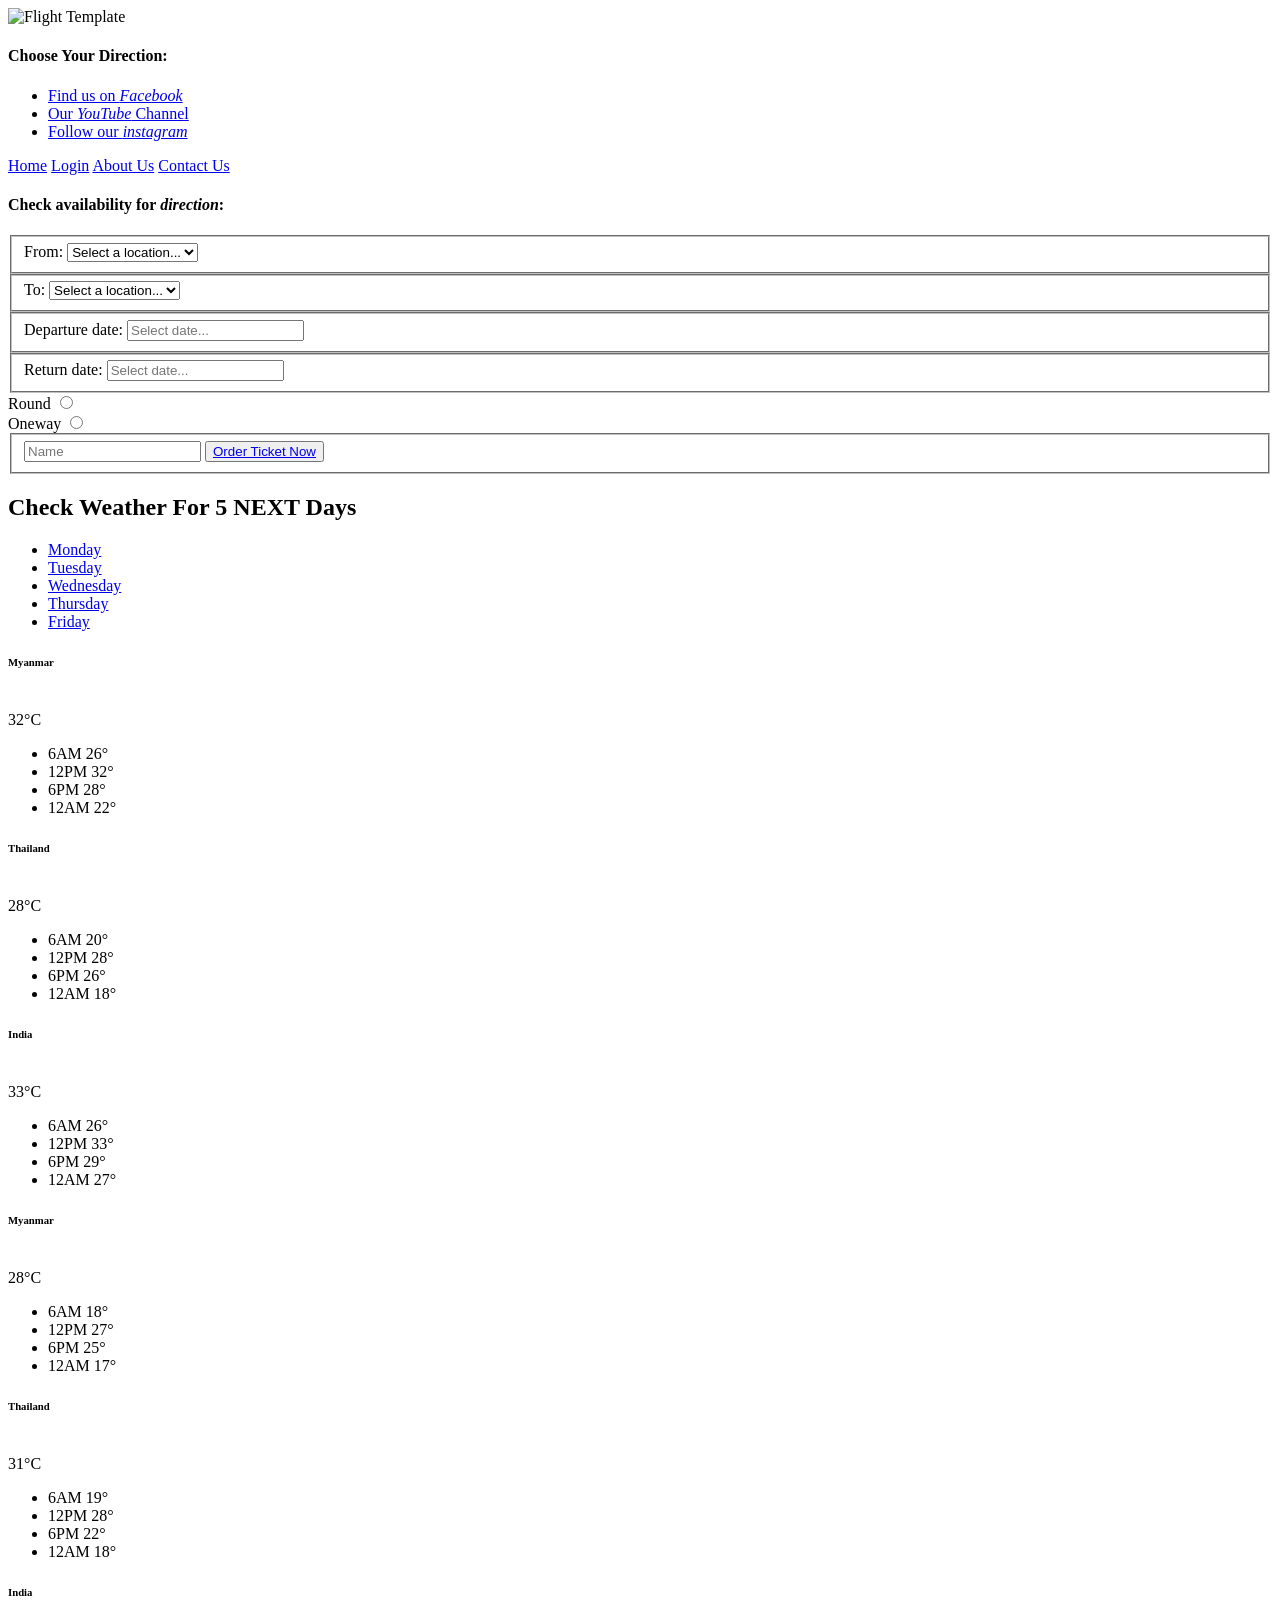
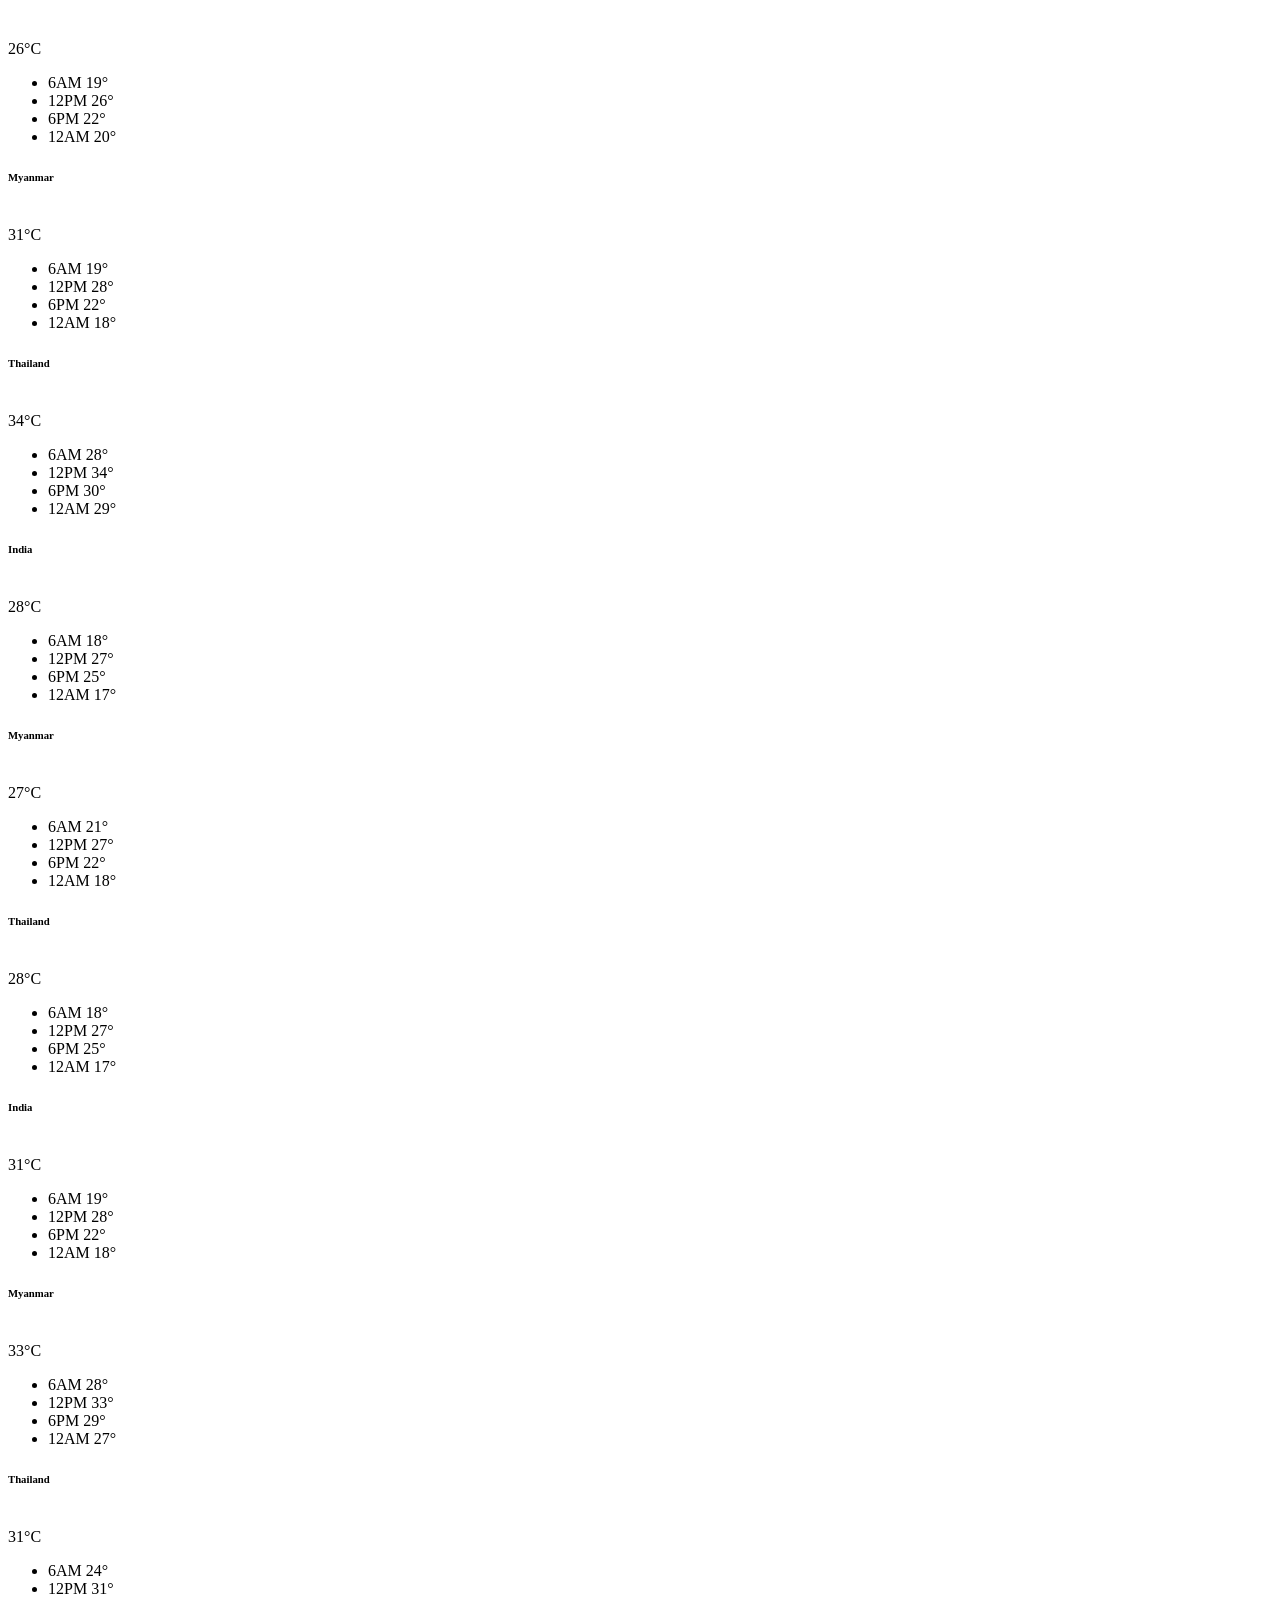
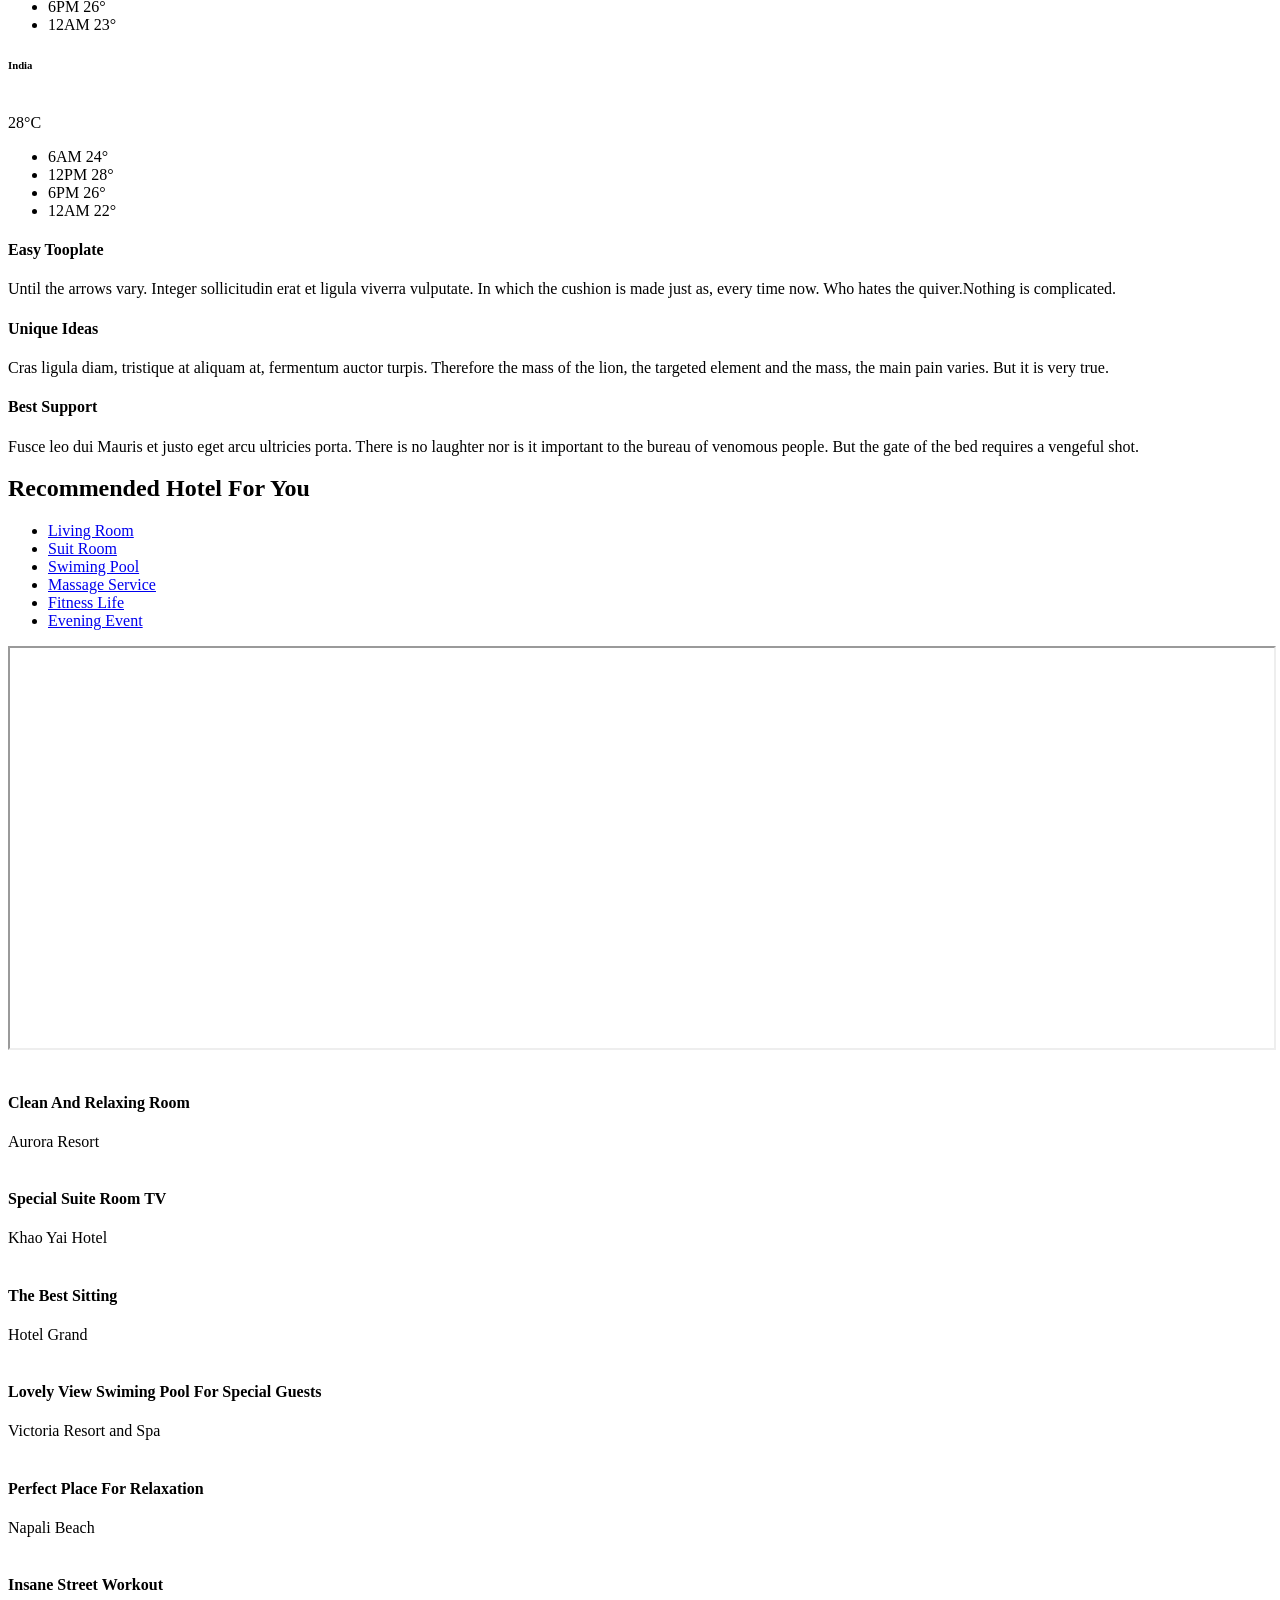
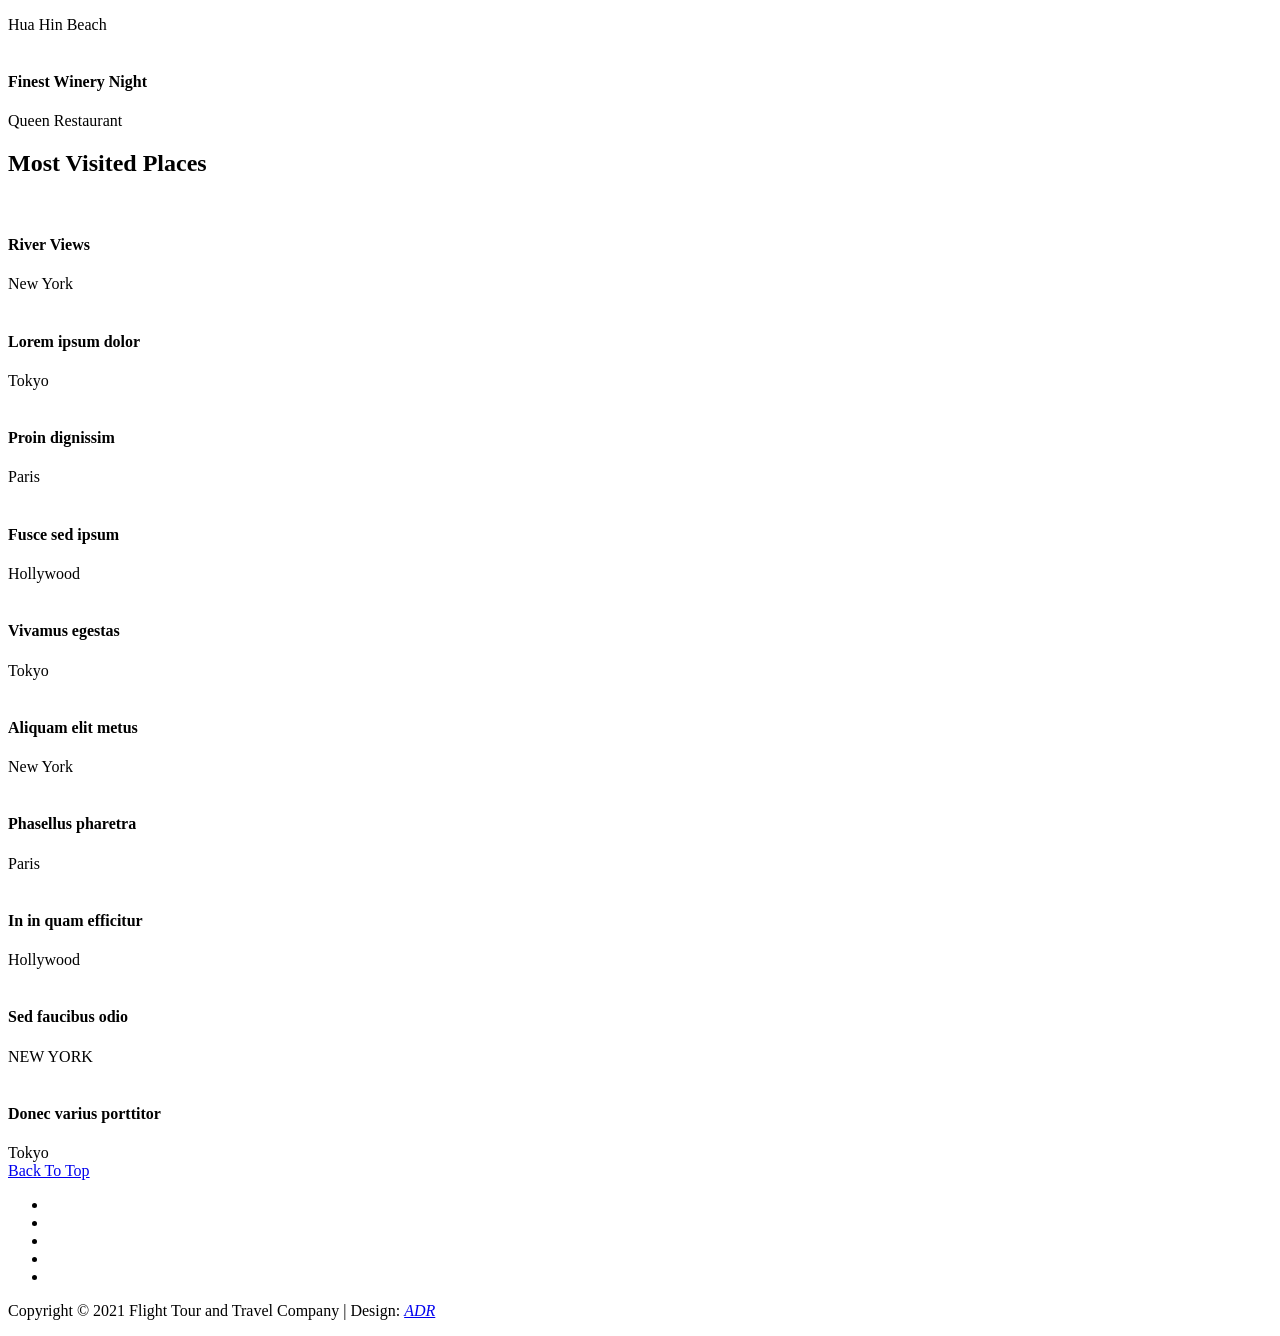
==== flight.html @ 47c82840 "first commit" ====
<!DOCTYPE html>
<html>

<head>
    <meta charset="utf-8">
    <meta http-equiv="X-UA-Compatible" content="IE=edge,chrome=1">
    <!--

Template 2093 Flight

http://www.tooplate.com/view/2093-flight

-->
    <title>Flight - Travel and Tour</title>

    <meta name="description" content="">
    <meta name="viewport" content="width=device-width, initial-scale=1">
    <link rel="apple-touch-icon" href="apple-touch-icon.png">

    <link rel="stylesheet" href="css/bootstrap.min.css">
    <link rel="stylesheet" href="css/bootstrap-theme.min.css">
    <link rel="stylesheet" href="css/fontAwesome.css">
    <link rel="stylesheet" href="css/hero-slider.css">
    <link rel="stylesheet" href="css/owl-carousel.css">
    <link rel="stylesheet" href="css/datepicker.css">
    <link rel="stylesheet" href="css/tooplate-style.css">

    <link href="https://fonts.googleapis.com/css?family=Open+Sans:300,400,600,700,800" rel="stylesheet">

    <script src="js/vendor/modernizr-2.8.3-respond-1.4.2.min.js"></script>
</head>

<body>


    <section class="banner" id="top">
        <div class="container">
            <div class="row">
                <div class="col-md-5">
                    <div class="left-side">
                        <div class="logo">
                            <img src="img/logo.png" alt="Flight Template">
                        </div>
                        <div class="tabs-content">
                            <h4>Choose Your Direction:</h4>
                            <ul class="social-links">
                                <li><a href="http://facebook.com">Find us on <em>Facebook</em><i class="fa fa-facebook"></i></a></li>
                                <li><a href="http://youtube.com">Our <em>YouTube</em> Channel<i class="fa fa-youtube"></i></a></li>
                                <li><a href="http://instagram.com">Follow our <em>instagram</em><i class="fa fa-instagram"></i></a></li>
                            </ul>
                        </div>
                        <div class="page-direction-button">
                            <a href="index.html">Home</a>
                            <a href="Login.html">Login</a>
                            <a href="about.html">About Us</a>
                            <a href="contact.html">Contact Us</a>



                        </div>
                    </div>
                </div>
                <div class="col-md-5 col-md-offset-1">
                    <section id="first-tab-group" class="tabgroup">
                        <div id="tab1">
                            <div class="submit-form">
                                <h4>Check availability for <em>direction</em>:</h4>
                                <form id="form-submit" action="" method="get">
                                    <div class="row">

                                        <div class="col-md-6">
                                            <fieldset>

                                                <label for="from">From:</label>
                                                <select required name='from' onchange='this.form.()'>
                                                    <option value="">Select a location...</option>
                                                    <option value="Cambodia">Cambodia</option>
                                                    <option value="Hong Kong">Hong Kong</option>
                                                    <option value="India">India</option>
                                                    <option value="Japan">Japan</option>
                                                    <option value="Korea">Korea</option>
                                                    <option value="Laos">Laos</option>
                                                    <option value="Myanmar">Myanmar</option>
                                                    <option value="Singapore">Singapore</option>
                                                    <option value="Thailand">Thailand</option>
                                                    <option value="Vietnam">Vietnam</option>
                                                </select>
                                            </fieldset>
                                        </div>
                                        <div class="col-md-6">
                                            <fieldset>
                                                <label for="to">To:</label>
                                                <select required name='to' onchange='this.form.()'>
                                                    <option value="">Select a location...</option>
                                                    <option value="Cambodia">Cambodia</option>
                                                    <option value="Hong Kong">Hong Kong</option>
                                                    <option value="India">India</option>
                                                    <option value="Japan">Japan</option>
                                                    <option value="Korea">Korea</option>
                                                    <option value="Laos">Laos</option>
                                                    <option value="Myanmar">Myanmar</option>
                                                    <option value="Singapore">Singapore</option>
                                                    <option value="Thailand">Thailand</option>
                                                    <option value="Vietnam">Vietnam</option>
                                                </select>
                                            </fieldset>
                                        </div>
                                        <div class="col-md-6">
                                            <fieldset>
                                                <label for="departure">Departure date:</label>
                                                <input name="deparure" type="text" class="form-control date" id="deparure" placeholder="Select date..." required="" onchange='this.form.()'>
                                            </fieldset>
                                        </div>
                                        <div class="col-md-6">
                                            <fieldset>
                                                <label for="return">Return date:</label>
                                                <input name="return" type="text" class="form-control date" id="return" placeholder="Select date..." required="" onchange='this.form.()'>
                                            </fieldset>
                                        </div>
                                        <div class="col-md-6">
                                            <div class="radio-select">
                                                <div class="row">
                                                    <div class="col-md-6 col-sm-6 col-xs-6">
                                                        <label for="round">Round</label>
                                                        <input type="radio" name="trip" id="round" value="round" required="required" onchange='this.form.()'>
                                                    </div>
                                                    <div class="col-md-6 col-sm-6 col-xs-6">
                                                        <label for="oneway">Oneway</label>
                                                        <input type="radio" name="trip" id="oneway" value="one-way" required="required" onchange='this.form.()'>
                                                    </div>
                                                </div>
                                            </div>
                                        </div>
                                        <div class="col-md-6">
                                            <fieldset>
                                                <input type="text" placeholder="Name">
                                                <button><a href="img/john.png"class="btn">Order Ticket Now</a></button>

                                            </fieldset>
                                        </div>
                                    </div>
                                </form>
                            </div>
                        </div>
                    </section>
                </div>
            </div>
        </div>
    </section>



    <div class="tabs-content" id="weather">
        <div class="container">
            <div class="row">
                <div class="col-md-12">
                    <div class="section-heading">
                        <h2>Check Weather For 5 NEXT Days</h2>
                    </div>
                </div>
                <div class="wrapper">
                    <div class="col-md-12">
                        <div class="weather-content">
                            <div class="row">
                                <div class="col-md-12">
                                    <ul class="tabs clearfix" data-tabgroup="second-tab-group">
                                        <li><a href="#monday" class="active">Monday</a></li>
                                        <li><a href="#tuesday">Tuesday</a></li>
                                        <li><a href="#wednesday">Wednesday</a></li>
                                        <li><a href="#thursday">Thursday</a></li>
                                        <li><a href="#friday">Friday</a></li>
                                    </ul>
                                </div>
                                <div class="col-md-12">
                                    <section id="second-tab-group" class="weathergroup">
                                        <div id="monday">
                                            <div class="row">
                                                <div class="col-md-4">
                                                    <div class="weather-item">
                                                        <h6>Myanmar</h6>
                                                        <div class="weather-icon">
                                                            <img src="img/weather-icon-03.png" alt="">
                                                        </div>
                                                        <span>32&deg;C</span>
                                                        <ul class="time-weather">
                                                            <li>6AM <span>26&deg;</span></li>
                                                            <li>12PM <span>32&deg;</span></li>
                                                            <li>6PM <span>28&deg;</span></li>
                                                            <li>12AM <span>22&deg;</span></li>
                                                        </ul>
                                                    </div>
                                                </div>
                                                <div class="col-md-4">
                                                    <div class="weather-item">
                                                        <h6>Thailand</h6>
                                                        <div class="weather-icon">
                                                            <img src="img/weather-icon-02.png" alt="">
                                                        </div>
                                                        <span>28&deg;C</span>
                                                        <ul class="time-weather">
                                                            <li>6AM <span>20&deg;</span></li>
                                                            <li>12PM <span>28&deg;</span></li>
                                                            <li>6PM <span>26&deg;</span></li>
                                                            <li>12AM <span>18&deg;</span></li>
                                                        </ul>
                                                    </div>
                                                </div>
                                                <div class="col-md-4">
                                                    <div class="weather-item">
                                                        <h6>India</h6>
                                                        <div class="weather-icon">
                                                            <img src="img/weather-icon-01.png" alt="">
                                                        </div>
                                                        <span>33&deg;C</span>
                                                        <ul class="time-weather">
                                                            <li>6AM <span>26&deg;</span></li>
                                                            <li>12PM <span>33&deg;</span></li>
                                                            <li>6PM <span>29&deg;</span></li>
                                                            <li>12AM <span>27&deg;</span></li>
                                                        </ul>
                                                    </div>
                                                </div>
                                            </div>
                                        </div>
                                        <div id="tuesday">
                                            <div class="row">
                                                <div class="col-md-4">
                                                    <div class="weather-item">
                                                        <h6>Myanmar</h6>
                                                        <div class="weather-icon">
                                                            <img src="img/weather-icon-02.png" alt="">
                                                        </div>
                                                        <span>28&deg;C</span>
                                                        <ul class="time-weather">
                                                            <li>6AM <span>18&deg;</span></li>
                                                            <li>12PM <span>27&deg;</span></li>
                                                            <li>6PM <span>25&deg;</span></li>
                                                            <li>12AM <span>17&deg;</span></li>
                                                        </ul>
                                                    </div>
                                                </div>
                                                <div class="col-md-4">
                                                    <div class="weather-item">
                                                        <h6>Thailand</h6>
                                                        <div class="weather-icon">
                                                            <img src="img/weather-icon-03.png" alt="">
                                                        </div>
                                                        <span>31&deg;C</span>
                                                        <ul class="time-weather">
                                                            <li>6AM <span>19&deg;</span></li>
                                                            <li>12PM <span>28&deg;</span></li>
                                                            <li>6PM <span>22&deg;</span></li>
                                                            <li>12AM <span>18&deg;</span></li>
                                                        </ul>
                                                    </div>
                                                </div>
                                                <div class="col-md-4">
                                                    <div class="weather-item">
                                                        <h6>India</h6>
                                                        <div class="weather-icon">
                                                            <img src="img/weather-icon-01.png" alt="">
                                                        </div>
                                                        <span>26&deg;C</span>
                                                        <ul class="time-weather">
                                                            <li>6AM <span>19&deg;</span></li>
                                                            <li>12PM <span>26&deg;</span></li>
                                                            <li>6PM <span>22&deg;</span></li>
                                                            <li>12AM <span>20&deg;</span></li>
                                                        </ul>
                                                    </div>
                                                </div>
                                            </div>
                                        </div>
                                        <div id="wednesday">
                                            <div class="row">
                                                <div class="col-md-4">
                                                    <div class="weather-item">
                                                        <h6>Myanmar</h6>
                                                        <div class="weather-icon">
                                                            <img src="img/weather-icon-03.png" alt="">
                                                        </div>
                                                        <span>31&deg;C</span>
                                                        <ul class="time-weather">
                                                            <li>6AM <span>19&deg;</span></li>
                                                            <li>12PM <span>28&deg;</span></li>
                                                            <li>6PM <span>22&deg;</span></li>
                                                            <li>12AM <span>18&deg;</span></li>
                                                        </ul>
                                                    </div>
                                                </div>
                                                <div class="col-md-4">
                                                    <div class="weather-item">
                                                        <h6>Thailand</h6>
                                                        <div class="weather-icon">
                                                            <img src="img/weather-icon-01.png" alt="">
                                                        </div>
                                                        <span>34&deg;C</span>
                                                        <ul class="time-weather">
                                                            <li>6AM <span>28&deg;</span></li>
                                                            <li>12PM <span>34&deg;</span></li>
                                                            <li>6PM <span>30&deg;</span></li>
                                                            <li>12AM <span>29&deg;</span></li>
                                                        </ul>
                                                    </div>
                                                </div>
                                                <div class="col-md-4">
                                                    <div class="weather-item">
                                                        <h6>India</h6>
                                                        <div class="weather-icon">
                                                            <img src="img/weather-icon-02.png" alt="">
                                                        </div>
                                                        <span>28&deg;C</span>
                                                        <ul class="time-weather">
                                                            <li>6AM <span>18&deg;</span></li>
                                                            <li>12PM <span>27&deg;</span></li>
                                                            <li>6PM <span>25&deg;</span></li>
                                                            <li>12AM <span>17&deg;</span></li>
                                                        </ul>
                                                    </div>
                                                </div>
                                            </div>
                                        </div>
                                        <div id="thursday">
                                            <div class="row">
                                                <div class="col-md-4">
                                                    <div class="weather-item">
                                                        <h6>Myanmar</h6>
                                                        <div class="weather-icon">
                                                            <img src="img/weather-icon-01.png" alt="">
                                                        </div>
                                                        <span>27&deg;C</span>
                                                        <ul class="time-weather">
                                                            <li>6AM <span>21&deg;</span></li>
                                                            <li>12PM <span>27&deg;</span></li>
                                                            <li>6PM <span>22&deg;</span></li>
                                                            <li>12AM <span>18&deg;</span></li>
                                                        </ul>
                                                    </div>
                                                </div>
                                                <div class="col-md-4">
                                                    <div class="weather-item">
                                                        <h6>Thailand</h6>
                                                        <div class="weather-icon">
                                                            <img src="img/weather-icon-02.png" alt="">
                                                        </div>
                                                        <span>28&deg;C</span>
                                                        <ul class="time-weather">
                                                            <li>6AM <span>18&deg;</span></li>
                                                            <li>12PM <span>27&deg;</span></li>
                                                            <li>6PM <span>25&deg;</span></li>
                                                            <li>12AM <span>17&deg;</span></li>
                                                        </ul>
                                                    </div>
                                                </div>
                                                <div class="col-md-4">
                                                    <div class="weather-item">
                                                        <h6>India</h6>
                                                        <div class="weather-icon">
                                                            <img src="img/weather-icon-03.png" alt="">
                                                        </div>
                                                        <span>31&deg;C</span>
                                                        <ul class="time-weather">
                                                            <li>6AM <span>19&deg;</span></li>
                                                            <li>12PM <span>28&deg;</span></li>
                                                            <li>6PM <span>22&deg;</span></li>
                                                            <li>12AM <span>18&deg;</span></li>
                                                        </ul>
                                                    </div>
                                                </div>
                                            </div>
                                        </div>
                                        <div id="friday">
                                            <div class="row">
                                                <div class="col-md-4">
                                                    <div class="weather-item">
                                                        <h6>Myanmar</h6>
                                                        <div class="weather-icon">
                                                            <img src="img/weather-icon-03.png" alt="">
                                                        </div>
                                                        <span>33&deg;C</span>
                                                        <ul class="time-weather">
                                                            <li>6AM <span>28&deg;</span></li>
                                                            <li>12PM <span>33&deg;</span></li>
                                                            <li>6PM <span>29&deg;</span></li>
                                                            <li>12AM <span>27&deg;</span></li>
                                                        </ul>
                                                    </div>
                                                </div>
                                                <div class="col-md-4">
                                                    <div class="weather-item">
                                                        <h6>Thailand</h6>
                                                        <div class="weather-icon">
                                                            <img src="img/weather-icon-02.png" alt="">
                                                        </div>
                                                        <span>31&deg;C</span>
                                                        <ul class="time-weather">
                                                            <li>6AM <span>24&deg;</span></li>
                                                            <li>12PM <span>31&deg;</span></li>
                                                            <li>6PM <span>26&deg;</span></li>
                                                            <li>12AM <span>23&deg;</span></li>
                                                        </ul>
                                                    </div>
                                                </div>
                                                <div class="col-md-4">
                                                    <div class="weather-item">
                                                        <h6>India</h6>
                                                        <div class="weather-icon">
                                                            <img src="img/weather-icon-01.png" alt="">
                                                        </div>
                                                        <span>28&deg;C</span>
                                                        <ul class="time-weather">
                                                            <li>6AM <span>24&deg;</span></li>
                                                            <li>12PM <span>28&deg;</span></li>
                                                            <li>6PM <span>26&deg;</span></li>
                                                            <li>12AM <span>22&deg;</span></li>
                                                        </ul>
                                                    </div>
                                                </div>
                                            </div>
                                        </div>
                                    </section>
                                </div>
                            </div>
                        </div>
                    </div>
                </div>
            </div>
        </div>
    </div>


    <section class="services">
        <div class="container">
            <div class="row">
                <div class="col-md-4">
                    <div class="service-item first-service">
                        <div class="service-icon"></div>
                        <h4>Easy Tooplate</h4>
                        <p>Until the arrows vary. Integer sollicitudin erat et ligula viverra vulputate. In which the cushion is made just as, every time now. Who hates the quiver.Nothing is complicated.</p>
                        </a>
                    </div>
                </div>
                <div class="col-md-4">
                    <div class="service-item second-service">
                        <div class="service-icon"></div>
                        <h4>Unique Ideas</h4>
                        <p>Cras ligula diam, tristique at aliquam at, fermentum auctor turpis. Therefore the mass of the lion, the targeted element and the mass, the main pain varies. But it is very true.</p>
                        </a>
                    </div>
                </div>
                <div class="col-md-4">
                    <div class="service-item third-service">
                        <div class="service-icon"></div>
                        <h4>Best Support</h4>
                        <p>
                            Fusce leo dui Mauris et justo eget arcu ultricies porta. There is no laughter nor is it important to the bureau of venomous people. But the gate of the bed requires a vengeful shot.</p>
                        </a>
                    </div>
                </div>
            </div>
        </div>
    </section>



    <div class="tabs-content" id="recommended-hotel">
        <div class="container">
            <div class="row">
                <div class="col-md-12">
                    <div class="section-heading">
                        <h2>Recommended Hotel For You</h2>
                    </div>
                </div>
                <div class="wrapper">
                    <div class="col-md-4">
                        <ul class="tabs clearfix" data-tabgroup="third-tab-group">
                            <li><a href="#livingroom" class="active">Living Room <i class="fa fa-angle-right"></i></a></li>
                            <li><a href="#suitroom">Suit Room <i class="fa fa-angle-right"></i></a></li>
                            <li><a href="#swimingpool">Swiming Pool <i class="fa fa-angle-right"></i></a></li>
                            <li><a href="#massage">Massage Service <i class="fa fa-angle-right"></i></a></li>
                            <li><a href="#fitness">Fitness Life <i class="fa fa-angle-right"></i></a></li>
                            <li><a href="#event">Evening Event <i class="fa fa-angle-right"></i></a></li>
                        </ul>
                    </div>
                </div>
                <div class="col-md-8">
                    <section id="third-tab-group" class="recommendedgroup">
                        <div id="livingroom">
                            <div class="text-content">
                                <iframe width="100%" height="400px" src="https://www.youtube.com/embed/rMxTreSFMgE">
                                    </iframe>
                            </div>
                        </div>
                        <div id="suitroom">
                            <div class="row">
                                <div class="col-md-12">
                                    <div id="owl-suiteroom" class="owl-carousel owl-theme">
                                        <div class="item">
                                            <div class="suiteroom-item">
                                                <img src="img/suite-02.jpg" alt="">
                                                <div class="text-content">
                                                    <h4>Clean And Relaxing Room</h4>
                                                    <span>Aurora Resort</span>
                                                </div>
                                            </div>
                                        </div>
                                        <div class="item">
                                            <div class="suiteroom-item">
                                                <img src="img/suite-01.jpg" alt="">
                                                <div class="text-content">
                                                    <h4>Special Suite Room TV</h4>
                                                    <span>Khao Yai Hotel</span>
                                                </div>
                                            </div>
                                        </div>
                                        <div class="item">
                                            <div class="suiteroom-item">
                                                <img src="img/suite-03.jpg" alt="">
                                                <div class="text-content">
                                                    <h4>The Best Sitting</h4>
                                                    <span>Hotel Grand</span>
                                                </div>
                                            </div>
                                        </div>
                                    </div>
                                </div>
                            </div>
                        </div>
                        <div id="swimingpool">
                            <img src="img/swiming-pool.jpg" alt="">
                            <div class="row">
                                <div class="col-md-12">
                                    <div class="text-content">
                                        <h4>Lovely View Swiming Pool For Special Guests</h4>
                                        <span>Victoria Resort and Spa</span>
                                    </div>
                                </div>
                            </div>
                        </div>
                        <div id="massage">
                            <img src="img/massage-service.jpg" alt="">
                            <div class="row">
                                <div class="col-md-12">
                                    <div class="text-content">
                                        <h4>Perfect Place For Relaxation</h4>
                                        <span>Napali Beach</span>
                                    </div>
                                </div>
                            </div>
                        </div>
                        <div id="fitness">
                            <img src="img/fitness-service.jpg" alt="">
                            <div class="row">
                                <div class="col-md-12">
                                    <div class="text-content">
                                        <h4>Insane Street Workout</h4>
                                        <span>Hua Hin Beach</span>
                                    </div>
                                </div>
                            </div>
                        </div>
                        <div id="event">
                            <img src="img/evening-event.jpg" alt="">
                            <div class="row">
                                <div class="col-md-12">
                                    <div class="text-content">
                                        <h4>Finest Winery Night</h4>
                                        <span>Queen Restaurant</span>
                                    </div>
                                </div>
                            </div>
                        </div>
                    </section>
                </div>
            </div>
        </div>
    </div>
    </div>




    <section id="most-visited">
        <div class="container">
            <div class="row">
                <div class="col-md-12">
                    <div class="section-heading">
                        <h2>Most Visited Places</h2>
                    </div>
                </div>
                <div class="col-md-12">
                    <div id="owl-mostvisited" class="owl-carousel owl-theme">
                        <div class="item col-md-12">
                            <div class="visited-item">
                                <img src="img/place-01.jpg" alt="">
                                <div class="text-content">
                                    <h4>River Views</h4>
                                    <span>New York</span>
                                </div>
                            </div>
                        </div>
                        <div class="item col-md-12">
                            <div class="visited-item">
                                <img src="img/place-02.jpg" alt="">
                                <div class="text-content">
                                    <h4>Lorem ipsum dolor</h4>
                                    <span>Tokyo</span>
                                </div>
                            </div>
                        </div>
                        <div class="item col-md-12">
                            <div class="visited-item">
                                <img src="img/place-03.jpg" alt="">
                                <div class="text-content">
                                    <h4>Proin dignissim</h4>
                                    <span>Paris</span>
                                </div>
                            </div>
                        </div>
                        <div class="item col-md-12">
                            <div class="visited-item">
                                <img src="img/place-04.jpg" alt="">
                                <div class="text-content">
                                    <h4>Fusce sed ipsum</h4>
                                    <span>Hollywood</span>
                                </div>
                            </div>
                        </div>
                        <div class="item col-md-12">
                            <div class="visited-item">
                                <img src="img/place-02.jpg" alt="">
                                <div class="text-content">
                                    <h4>Vivamus egestas</h4>
                                    <span>Tokyo</span>
                                </div>
                            </div>
                        </div>
                        <div class="item col-md-12">
                            <div class="visited-item">
                                <img src="img/place-01.jpg" alt="">
                                <div class="text-content">
                                    <h4>Aliquam elit metus</h4>
                                    <span>New York</span>
                                </div>
                            </div>
                        </div>
                        <div class="item col-md-12">
                            <div class="visited-item">
                                <img src="img/place-03.jpg" alt="">
                                <div class="text-content">
                                    <h4>Phasellus pharetra</h4>
                                    <span>Paris</span>
                                </div>
                            </div>
                        </div>
                        <div class="item col-md-12">
                            <div class="visited-item">
                                <img src="img/place-04.jpg" alt="">
                                <div class="text-content">
                                    <h4>In in quam efficitur</h4>
                                    <span>Hollywood</span>
                                </div>
                            </div>
                        </div>
                        <div class="item col-md-12">
                            <div class="visited-item">
                                <img src="img/place-01.jpg" alt="">
                                <div class="text-content">
                                    <h4>Sed faucibus odio</h4>
                                    <span>NEW YORK</span>
                                </div>
                            </div>
                        </div>
                        <div class="item col-md-12">
                            <div class="visited-item">
                                <img src="img/place-02.jpg" alt="">
                                <div class="text-content">
                                    <h4>Donec varius porttitor</h4>
                                    <span>Tokyo</span>
                                </div>
                            </div>
                        </div>
                    </div>
                </div>
            </div>
        </div>
    </section>



    <footer>
        <div class="container">
            <div class="row">
                <div class="col-md-12">
                    <div class="primary-button">
                        <a href="#" class="scroll-top">Back To Top</a>
                    </div>
                </div>
                <div class="col-md-12">
                    <ul class="social-icons">
                        <li><a href="https://www.facebook.com/tooplate"><i class="fa fa-facebook"></i></a></li>
                        <li><a href="#"><i class="fa fa-twitter"></i></a></li>
                        <li><a href="#"><i class="fa fa-linkedin"></i></a></li>
                        <li><a href="#"><i class="fa fa-rss"></i></a></li>
                        <li><a href="#"><i class="fa fa-behance"></i></a></li>
                    </ul>
                </div>
                <div class="col-md-12">
                    <p>Copyright &copy; 2021 Flight Tour and Travel Company | Design: <a href="http://www.code-projects.org" target="_parent"><em>ADR</em></a></p>
                </div>
            </div>
        </div>
    </footer>





    <script src="//ajax.googleapis.com/ajax/libs/jquery/1.11.2/jquery.min.js"></script>
    <script>
        window.jQuery || document.write('<script src="js/vendor/jquery-1.11.2.min.js"><\/script>')
    </script>

    <script src="js/vendor/bootstrap.min.js"></script>

    <script src="js/datepicker.js"></script>
    <script src="js/plugins.js"></script>
    <script src="js/main.js"></script>

    <script src="http://ajax.googleapis.com/ajax/libs/jquery/1.10.2/jquery.min.js" type="text/javascript"></script>
    <script type="text/javascript">
        $(document).ready(function() {



            // navigation click actions 
            $('.scroll-link').on('click', function(event) {
                event.preventDefault();
                var sectionID = $(this).attr("data-id");
                scrollToID('#' + sectionID, 750);
            });
            // scroll to top action
            $('.scroll-top').on('click', function(event) {
                event.preventDefault();
                $('html, body').animate({
                    scrollTop: 0
                }, 'slow');
            });
            // mobile nav toggle
            $('#nav-toggle').on('click', function(event) {
                event.preventDefault();
                $('#main-nav').toggleClass("open");
            });
        });
        // scroll function
        function scrollToID(id, speed) {
            var offSet = 0;
            var targetOffset = $(id).offset().top - offSet;
            var mainNav = $('#main-nav');
            $('html,body').animate({
                scrollTop: targetOffset
            }, speed);
            if (mainNav.hasClass("open")) {
                mainNav.css("height", "1px").removeClass("in").addClass("collapse");
                mainNav.removeClass("open");
            }
        }
        if (typeof console === "undefined") {
            console = {
                log: function() {}
            };
        }
    </script>
</body>

</html>
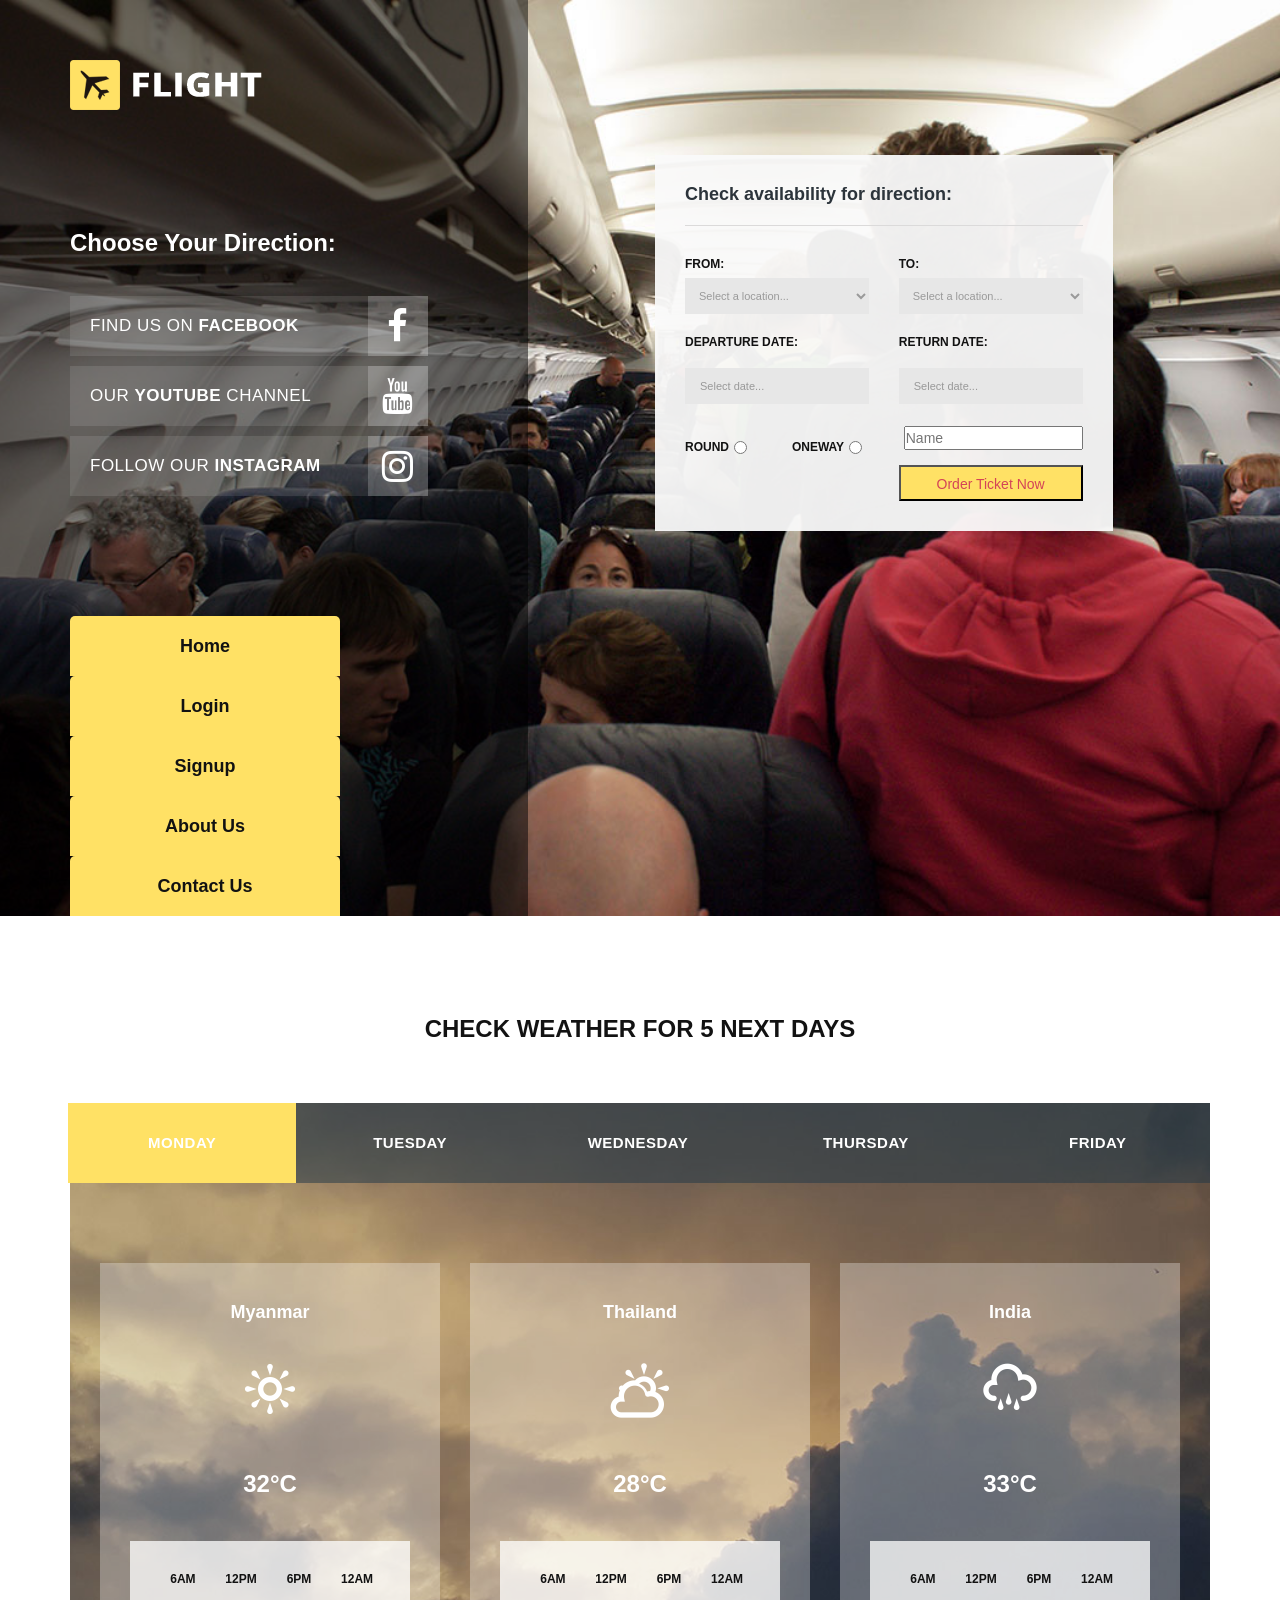
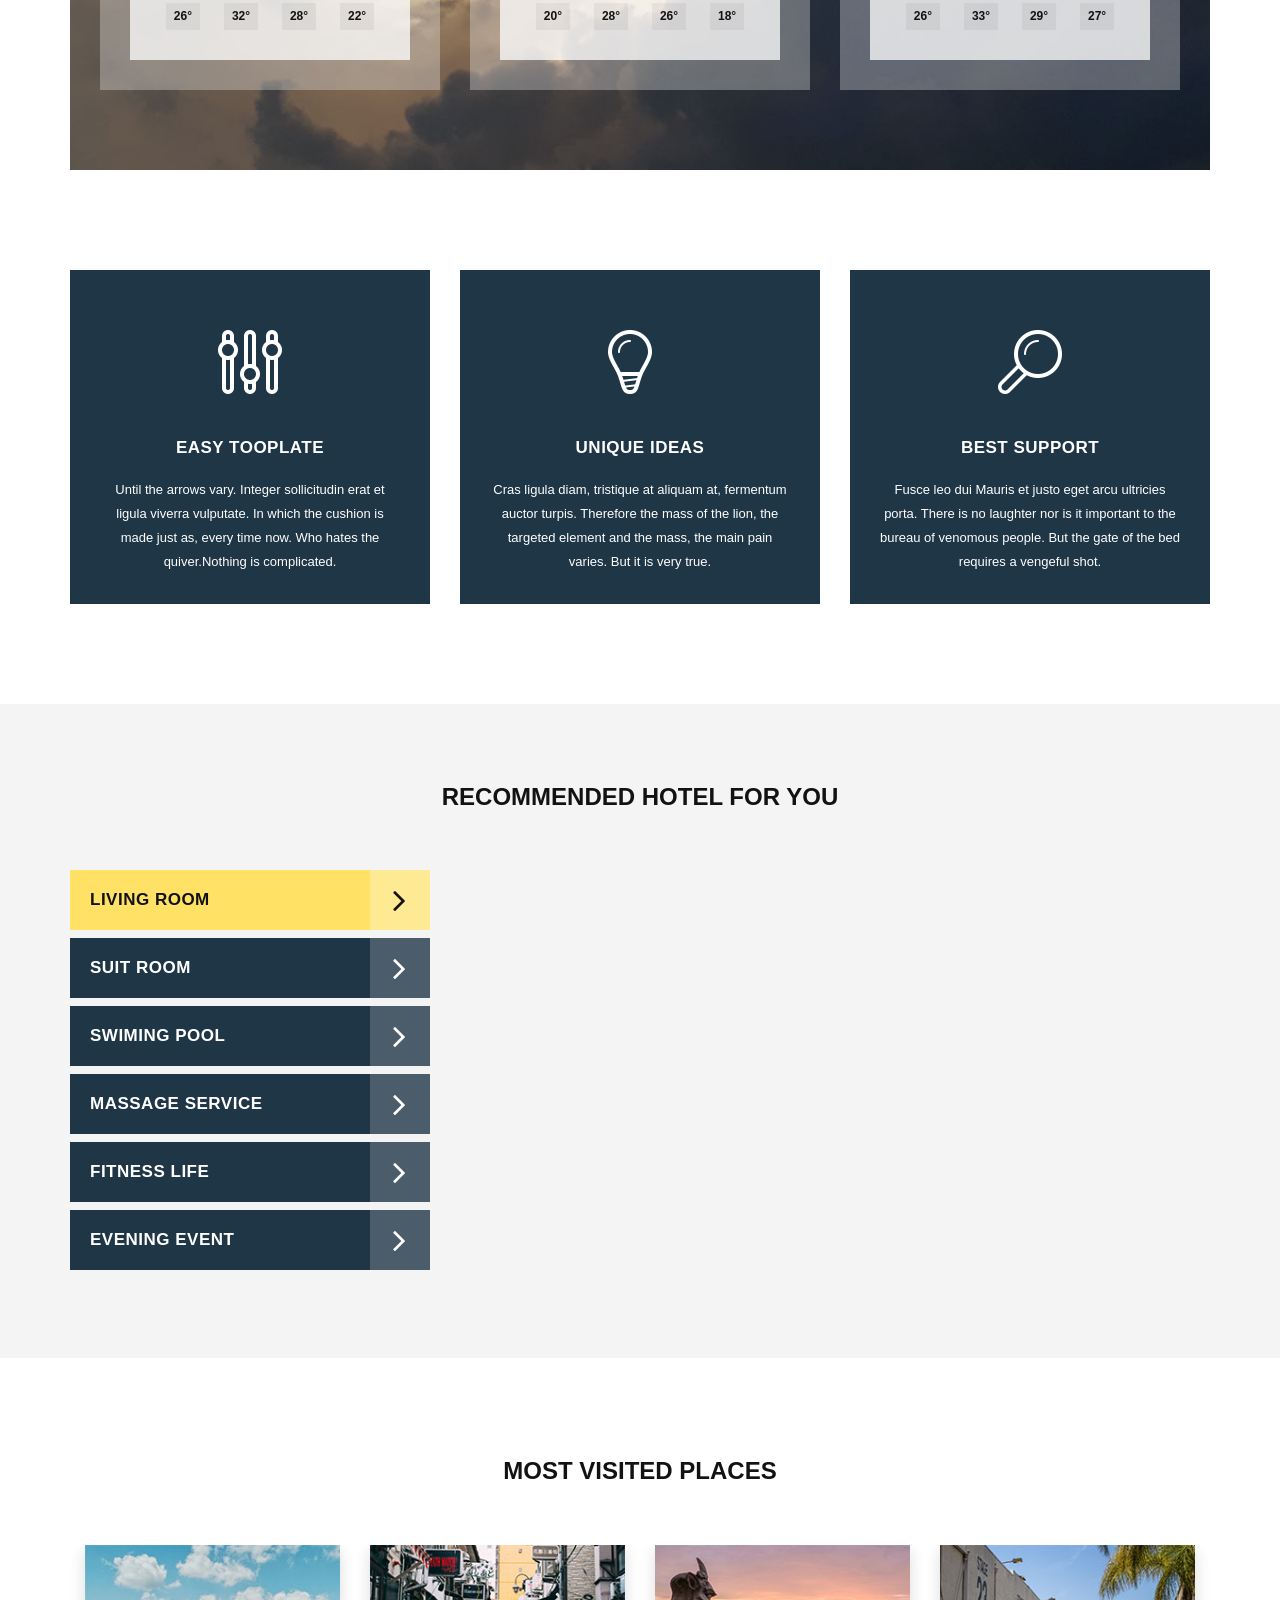
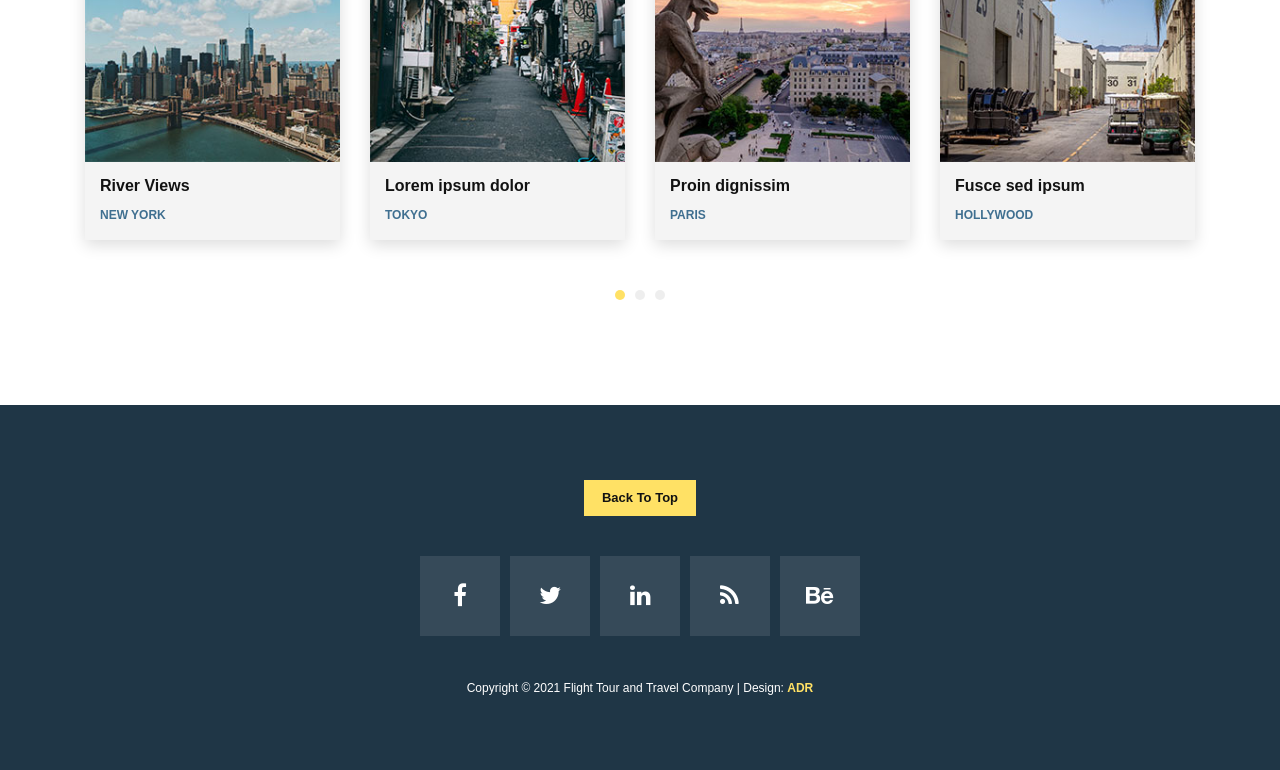
==== commit 07318708: "update" ====
--- a/flight.html
+++ b/flight.html
@@ -52,6 +52,7 @@
                         <div class="page-direction-button">
                             <a href="index.html">Home</a>
                             <a href="Login.html">Login</a>
+                            <a href="signup.html">Signup</a>
                             <a href="about.html">About Us</a>
                             <a href="contact.html">Contact Us</a>
 
--- a/css/hero-slider.css
+++ b/css/hero-slider.css
@@ -0,0 +1,679 @@
+/* -------------------------------- 
+
+Primary style
+
+-------------------------------- */
+*, *::after, *::before {
+  -webkit-box-sizing: border-box;
+  -moz-box-sizing: border-box;
+  box-sizing: border-box;
+}
+
+html {
+  font-size: 62.5%;
+}
+
+body {
+  font-family: "Open Sans", sans-serif;
+  color: #2c343b;
+  background-color: #f2f2f2;
+}
+
+a {
+  color: #d44457;
+  text-decoration: none;
+}
+
+img {
+  max-width: 100%;
+}
+
+/* -------------------------------- 
+
+Main Components 
+
+-------------------------------- */
+.cd-header {
+  position: absolute;
+  z-index: 2;
+  top: 0;
+  left: 0;
+  width: 100%;
+  height: 50px;
+  background-color: #21272c;
+  -webkit-font-smoothing: antialiased;
+  -moz-osx-font-smoothing: grayscale;
+}
+@media only screen and (min-width: 768px) {
+  .cd-header {
+    height: 70px;
+    background-color: transparent;
+  }
+}
+
+#cd-logo {
+  float: left;
+  margin: 13px 0 0 5%;
+}
+#cd-logo img {
+  display: block;
+}
+@media only screen and (min-width: 768px) {
+  #cd-logo {
+    margin: 23px 0 0 5%;
+  }
+}
+
+.cd-primary-nav {
+  /* mobile first - navigation hidden by default, triggered by tap/click on navigation icon */
+  float: right;
+  margin-right: 5%;
+  width: 44px;
+  height: 100%;
+}
+.cd-primary-nav ul {
+  position: absolute;
+  top: 0;
+  left: 0;
+  width: 100%;
+  -webkit-transform: translateY(-100%);
+  -moz-transform: translateY(-100%);
+  -ms-transform: translateY(-100%);
+  -o-transform: translateY(-100%);
+  transform: translateY(-100%);
+}
+.cd-primary-nav ul.is-visible {
+  box-shadow: 0 3px 8px rgba(0, 0, 0, 0.2);
+  -webkit-transform: translateY(50px);
+  -moz-transform: translateY(50px);
+  -ms-transform: translateY(50px);
+  -o-transform: translateY(50px);
+  transform: translateY(50px);
+}
+.cd-primary-nav a {
+  display: block;
+  height: 50px;
+  line-height: 50px;
+  padding-left: 5%;
+  background: #21272c;
+  border-top: 1px solid #333c44;
+  color: #ffffff;
+}
+@media only screen and (min-width: 768px) {
+  .cd-primary-nav {
+    /* reset navigation values */
+    width: auto;
+    height: auto;
+    background: none;
+  }
+  .cd-primary-nav ul {
+    position: static;
+    width: auto;
+    -webkit-transform: translateY(0);
+    -moz-transform: translateY(0);
+    -ms-transform: translateY(0);
+    -o-transform: translateY(0);
+    transform: translateY(0);
+    line-height: 70px;
+  }
+  .cd-primary-nav ul.is-visible {
+    -webkit-transform: translateY(0);
+    -moz-transform: translateY(0);
+    -ms-transform: translateY(0);
+    -o-transform: translateY(0);
+    transform: translateY(0);
+  }
+  .cd-primary-nav li {
+    display: inline-block;
+    margin-left: 1em;
+  }
+  .cd-primary-nav a {
+    display: inline-block;
+    height: auto;
+    font-weight: 600;
+    line-height: normal;
+    background: transparent;
+    padding: .6em 1em;
+    border-top: none;
+  }
+}
+
+/* -------------------------------- 
+
+Slider
+
+-------------------------------- */
+.cd-hero {
+  position: relative;
+  -webkit-font-smoothing: antialiased;
+  -moz-osx-font-smoothing: grayscale;
+}
+
+.cd-hero-slider {
+  position: relative;
+  height: 360px;
+  overflow: hidden;
+}
+.cd-hero-slider li {
+  position: absolute;
+  top: 0;
+  left: 0;
+  width: 100%;
+  height: 100%;
+  -webkit-transform: translateX(100%);
+  -moz-transform: translateX(100%);
+  -ms-transform: translateX(100%);
+  -o-transform: translateX(100%);
+  transform: translateX(100%);
+}
+.cd-hero-slider li.selected {
+  /* this is the visible slide */
+  position: relative;
+  -webkit-transform: translateX(0);
+  -moz-transform: translateX(0);
+  -ms-transform: translateX(0);
+  -o-transform: translateX(0);
+  transform: translateX(0);
+}
+.cd-hero-slider li.move-left {
+  /* slide hidden on the left */
+  -webkit-transform: translateX(-100%);
+  -moz-transform: translateX(-100%);
+  -ms-transform: translateX(-100%);
+  -o-transform: translateX(-100%);
+  transform: translateX(-100%);
+}
+.cd-hero-slider li.is-moving, .cd-hero-slider li.selected {
+  /* the is-moving class is assigned to the slide which is moving outside the viewport */
+  -webkit-transition: -webkit-transform 0.5s;
+  -moz-transition: -moz-transform 0.5s;
+  transition: transform 0.5s;
+}
+@media only screen and (min-width: 768px) {
+  .cd-hero-slider {
+    height: 500px;
+  }
+}
+@media only screen and (min-width: 1170px) {
+  .cd-hero-slider {
+    height: 680px;
+  }
+}
+
+/* -------------------------------- 
+
+Single slide style
+
+-------------------------------- */
+.cd-hero-slider li {
+  background-position: center center;
+  background-size: cover;
+  background-repeat: no-repeat;
+}
+.cd-hero-slider li:first-of-type {
+  background-image: url(../img/slide_01.jpg);
+}
+.cd-hero-slider li:nth-of-type(2) {
+  background-image: url(../img/slide_02.jpg);
+}
+.cd-hero-slider li:nth-of-type(3) {
+  background-image: url(../img/slide_03.jpg);
+}
+.cd-hero-slider .cd-full-width,
+.cd-hero-slider .cd-half-width {
+  position: absolute;
+  width: 100%;
+  height: 100%;
+  z-index: 1;
+  left: 0;
+  top: 0;
+  /* this padding is used to align the text */
+  padding-top: 150px;
+  text-align: center;
+  /* Force Hardware Acceleration in WebKit */
+  -webkit-backface-visibility: hidden;
+  backface-visibility: hidden;
+  -webkit-transform: translateZ(0);
+  -moz-transform: translateZ(0);
+  -ms-transform: translateZ(0);
+  -o-transform: translateZ(0);
+  transform: translateZ(0);
+}
+.cd-hero-slider .cd-img-container {
+  /* hide image on mobile device */
+  display: none;
+}
+.cd-hero-slider .cd-img-container img {
+  position: absolute;
+  left: 50%;
+  top: 50%;
+  bottom: auto;
+  right: auto;
+  -webkit-transform: translateX(-50%) translateY(-50%);
+  -moz-transform: translateX(-50%) translateY(-50%);
+  -ms-transform: translateX(-50%) translateY(-50%);
+  -o-transform: translateX(-50%) translateY(-50%);
+  transform: translateX(-50%) translateY(-50%);
+}
+.cd-hero-slider .cd-bg-video-wrapper {
+  /* hide video on mobile device */
+  display: none;
+  position: absolute;
+  top: 0;
+  left: 0;
+  width: 100%;
+  height: 100%;
+  overflow: hidden;
+}
+.cd-hero-slider .cd-bg-video-wrapper video {
+  /* you won't see this element in the html, but it will be injected using js */
+  display: block;
+  min-height: 100%;
+  min-width: 100%;
+  max-width: none;
+  height: auto;
+  width: auto;
+  position: absolute;
+  left: 50%;
+  top: 50%;
+  bottom: auto;
+  right: auto;
+  -webkit-transform: translateX(-50%) translateY(-50%);
+  -moz-transform: translateX(-50%) translateY(-50%);
+  -ms-transform: translateX(-50%) translateY(-50%);
+  -o-transform: translateX(-50%) translateY(-50%);
+  transform: translateX(-50%) translateY(-50%);
+}
+.cd-hero-slider h2, .cd-hero-slider p {
+  text-shadow: 0 1px 3px rgba(0, 0, 0, 0.1);
+  line-height: 1.2;
+  margin: 0 auto 14px;
+  color: #ffffff;
+  width: 90%;
+  max-width: 400px;
+}
+.cd-hero-slider h2 {
+  font-size: 2.4rem;
+}
+.cd-hero-slider p {
+  font-size: 1.4rem;
+  line-height: 1.4;
+}
+.cd-hero-slider .cd-btn {
+  display: inline-block;
+  padding: 1.2em 1.4em;
+  margin-top: .8em;
+  background-color: rgba(212, 68, 87, 0.9);
+  font-size: 1.3rem;
+  font-weight: 700;
+  letter-spacing: 1px;
+  color: #ffffff;
+  text-transform: uppercase;
+  box-shadow: 0 3px 6px rgba(0, 0, 0, 0.1);
+  -webkit-transition: background-color 0.2s;
+  -moz-transition: background-color 0.2s;
+  transition: background-color 0.2s;
+}
+.cd-hero-slider .cd-btn.secondary {
+  background-color: rgba(22, 26, 30, 0.8);
+}
+.cd-hero-slider .cd-btn:nth-of-type(2) {
+  margin-left: 1em;
+}
+.no-touch .cd-hero-slider .cd-btn:hover {
+  background-color: #d44457;
+}
+.no-touch .cd-hero-slider .cd-btn.secondary:hover {
+  background-color: #161a1e;
+}
+@media only screen and (min-width: 768px) {
+  .cd-hero-slider .cd-full-width,
+  .cd-hero-slider .cd-half-width {
+    padding-top: 200px;
+  }
+  .cd-hero-slider .cd-bg-video-wrapper {
+    display: block;
+  }
+  .cd-hero-slider .cd-half-width {
+    width: 45%;
+  }
+  .cd-hero-slider .cd-half-width:first-of-type {
+    left: 5%;
+  }
+  .cd-hero-slider .cd-half-width:nth-of-type(2) {
+    right: 5%;
+    left: auto;
+  }
+  .cd-hero-slider .cd-img-container {
+    display: block;
+  }
+  .cd-hero-slider h2, .cd-hero-slider p {
+    max-width: 520px;
+  }
+  .cd-hero-slider h2 {
+    font-size: 2.4em;
+    font-weight: 300;
+  }
+  .cd-hero-slider .cd-btn {
+    font-size: 1.4rem;
+  }
+}
+@media only screen and (min-width: 1170px) {
+  .cd-hero-slider .cd-full-width,
+  .cd-hero-slider .cd-half-width {
+    padding-top: 250px;
+  }
+  .cd-hero-slider h2, .cd-hero-slider p {
+    margin-bottom: 20px;
+  }
+  .cd-hero-slider h2 {
+    font-size: 3.2em;
+  }
+  .cd-hero-slider p {
+    font-size: 1.6rem;
+  }
+}
+
+/* -------------------------------- 
+
+Single slide animation
+
+-------------------------------- */
+@media only screen and (min-width: 768px) {
+  .cd-hero-slider .cd-half-width {
+    opacity: 0;
+    -webkit-transform: translateX(40px);
+    -moz-transform: translateX(40px);
+    -ms-transform: translateX(40px);
+    -o-transform: translateX(40px);
+    transform: translateX(40px);
+  }
+  .cd-hero-slider .move-left .cd-half-width {
+    -webkit-transform: translateX(-40px);
+    -moz-transform: translateX(-40px);
+    -ms-transform: translateX(-40px);
+    -o-transform: translateX(-40px);
+    transform: translateX(-40px);
+  }
+  .cd-hero-slider .selected .cd-half-width {
+    /* this is the visible slide */
+    opacity: 1;
+    -webkit-transform: translateX(0);
+    -moz-transform: translateX(0);
+    -ms-transform: translateX(0);
+    -o-transform: translateX(0);
+    transform: translateX(0);
+  }
+  .cd-hero-slider .is-moving .cd-half-width {
+    /* this is the slide moving outside the viewport 
+    wait for the end of the transition on the <li> parent before set opacity to 0 and translate to 40px/-40px */
+    -webkit-transition: opacity 0s 0.5s, -webkit-transform 0s 0.5s;
+    -moz-transition: opacity 0s 0.5s, -moz-transform 0s 0.5s;
+    transition: opacity 0s 0.5s, transform 0s 0.5s;
+  }
+  .cd-hero-slider li.selected.from-left .cd-half-width:nth-of-type(2),
+  .cd-hero-slider li.selected.from-right .cd-half-width:first-of-type {
+    /* this is the selected slide - different animation if it's entering from left or right */
+    -webkit-transition: opacity 0.4s 0.2s, -webkit-transform 0.5s 0.2s;
+    -moz-transition: opacity 0.4s 0.2s, -moz-transform 0.5s 0.2s;
+    transition: opacity 0.4s 0.2s, transform 0.5s 0.2s;
+  }
+  .cd-hero-slider li.selected.from-left .cd-half-width:first-of-type,
+  .cd-hero-slider li.selected.from-right .cd-half-width:nth-of-type(2) {
+    /* this is the selected slide - different animation if it's entering from left or right */
+    -webkit-transition: opacity 0.4s 0.4s, -webkit-transform 0.5s 0.4s;
+    -moz-transition: opacity 0.4s 0.4s, -moz-transform 0.5s 0.4s;
+    transition: opacity 0.4s 0.4s, transform 0.5s 0.4s;
+  }
+  .cd-hero-slider .cd-full-width h2,
+  .cd-hero-slider .cd-full-width p,
+  .cd-hero-slider .cd-full-width .cd-btn {
+    opacity: 0;
+    -webkit-transform: translateX(100px);
+    -moz-transform: translateX(100px);
+    -ms-transform: translateX(100px);
+    -o-transform: translateX(100px);
+    transform: translateX(100px);
+  }
+  .cd-hero-slider .move-left .cd-full-width h2,
+  .cd-hero-slider .move-left .cd-full-width p,
+  .cd-hero-slider .move-left .cd-full-width .cd-btn {
+    opacity: 0;
+    -webkit-transform: translateX(-100px);
+    -moz-transform: translateX(-100px);
+    -ms-transform: translateX(-100px);
+    -o-transform: translateX(-100px);
+    transform: translateX(-100px);
+  }
+  .cd-hero-slider .selected .cd-full-width h2,
+  .cd-hero-slider .selected .cd-full-width p,
+  .cd-hero-slider .selected .cd-full-width .cd-btn {
+    /* this is the visible slide */
+    opacity: 1;
+    -webkit-transform: translateX(0);
+    -moz-transform: translateX(0);
+    -ms-transform: translateX(0);
+    -o-transform: translateX(0);
+    transform: translateX(0);
+  }
+  .cd-hero-slider li.is-moving .cd-full-width h2,
+  .cd-hero-slider li.is-moving .cd-full-width p,
+  .cd-hero-slider li.is-moving .cd-full-width .cd-btn {
+    /* this is the slide moving outside the viewport 
+    wait for the end of the transition on the li parent before set opacity to 0 and translate to 100px/-100px */
+    -webkit-transition: opacity 0s 0.5s, -webkit-transform 0s 0.5s;
+    -moz-transition: opacity 0s 0.5s, -moz-transform 0s 0.5s;
+    transition: opacity 0s 0.5s, transform 0s 0.5s;
+  }
+  .cd-hero-slider li.selected h2 {
+    -webkit-transition: opacity 0.4s 0.2s, -webkit-transform 0.5s 0.2s;
+    -moz-transition: opacity 0.4s 0.2s, -moz-transform 0.5s 0.2s;
+    transition: opacity 0.4s 0.2s, transform 0.5s 0.2s;
+  }
+  .cd-hero-slider li.selected p {
+    -webkit-transition: opacity 0.4s 0.3s, -webkit-transform 0.5s 0.3s;
+    -moz-transition: opacity 0.4s 0.3s, -moz-transform 0.5s 0.3s;
+    transition: opacity 0.4s 0.3s, transform 0.5s 0.3s;
+  }
+  .cd-hero-slider li.selected .cd-btn {
+    -webkit-transition: opacity 0.4s 0.4s, -webkit-transform 0.5s 0.4s, background-color 0.2s 0s;
+    -moz-transition: opacity 0.4s 0.4s, -moz-transform 0.5s 0.4s, background-color 0.2s 0s;
+    transition: opacity 0.4s 0.4s, transform 0.5s 0.4s, background-color 0.2s 0s;
+  }
+}
+/* -------------------------------- 
+
+Slider navigation
+
+-------------------------------- */
+.cd-slider-nav {
+  display: none;
+  position: absolute;
+  width: 100%;
+  bottom: 0;
+  z-index: 2;
+  text-align: center;
+  height: 55px;
+  background-color: rgba(0, 1, 1, 0.5);
+}
+.cd-slider-nav nav, .cd-slider-nav ul, .cd-slider-nav li, .cd-slider-nav a {
+  height: 100%;
+}
+.cd-slider-nav nav {
+  display: inline-block;
+  position: relative;
+}
+.cd-slider-nav .cd-marker {
+  position: absolute;
+  bottom: 0;
+  left: 0;
+  width: 60px;
+  height: 100%;
+  color: #d44457;
+  background-color: #ffffff;
+  box-shadow: inset 0 2px 0 currentColor;
+  -webkit-transition: -webkit-transform 0.2s, box-shadow 0.2s;
+  -moz-transition: -moz-transform 0.2s, box-shadow 0.2s;
+  transition: transform 0.2s, box-shadow 0.2s;
+}
+.cd-slider-nav .cd-marker.item-2 {
+  -webkit-transform: translateX(100%);
+  -moz-transform: translateX(100%);
+  -ms-transform: translateX(100%);
+  -o-transform: translateX(100%);
+  transform: translateX(100%);
+}
+.cd-slider-nav .cd-marker.item-3 {
+  -webkit-transform: translateX(200%);
+  -moz-transform: translateX(200%);
+  -ms-transform: translateX(200%);
+  -o-transform: translateX(200%);
+  transform: translateX(200%);
+}
+.cd-slider-nav .cd-marker.item-4 {
+  -webkit-transform: translateX(300%);
+  -moz-transform: translateX(300%);
+  -ms-transform: translateX(300%);
+  -o-transform: translateX(300%);
+  transform: translateX(300%);
+}
+.cd-slider-nav .cd-marker.item-5 {
+  -webkit-transform: translateX(400%);
+  -moz-transform: translateX(400%);
+  -ms-transform: translateX(400%);
+  -o-transform: translateX(400%);
+  transform: translateX(400%);
+}
+.cd-slider-nav ul::after {
+  clear: both;
+  content: "";
+  display: table;
+}
+.cd-slider-nav li {
+  display: inline-block;
+  width: 60px;
+  float: left;
+}
+.cd-slider-nav li.selected a {
+  color: #2c343b;
+}
+.no-touch .cd-slider-nav li.selected a:hover {
+  background-color: transparent;
+}
+.cd-slider-nav a {
+  display: block;
+  position: relative;
+  padding-top: 35px;
+  font-size: 1rem;
+  font-weight: 700;
+  color: #a8b4be;
+  -webkit-transition: background-color 0.2s;
+  -moz-transition: background-color 0.2s;
+  transition: background-color 0.2s;
+}
+.cd-slider-nav a::before {
+  content: '';
+  position: absolute;
+  width: 24px;
+  height: 24px;
+  top: 8px;
+  left: 50%;
+  right: auto;
+  -webkit-transform: translateX(-50%);
+  -moz-transform: translateX(-50%);
+  -ms-transform: translateX(-50%);
+  -o-transform: translateX(-50%);
+  transform: translateX(-50%);
+}
+.no-touch .cd-slider-nav a:hover {
+  background-color: rgba(0, 1, 1, 0.5);
+}
+.cd-slider-nav li:first-of-type a::before {
+  background-position: 0 0;
+}
+.cd-slider-nav li.selected:first-of-type a::before {
+  background-position: 0 -24px;
+}
+.cd-slider-nav li:nth-of-type(2) a::before {
+  background-position: -24px 0;
+}
+.cd-slider-nav li.selected:nth-of-type(2) a::before {
+  background-position: -24px -24px;
+}
+.cd-slider-nav li:nth-of-type(3) a::before {
+  background-position: -48px 0;
+}
+.cd-slider-nav li.selected:nth-of-type(3) a::before {
+  background-position: -48px -24px;
+}
+.cd-slider-nav li:nth-of-type(4) a::before {
+  background-position: -72px 0;
+}
+.cd-slider-nav li.selected:nth-of-type(4) a::before {
+  background-position: -72px -24px;
+}
+.cd-slider-nav li:nth-of-type(5) a::before {
+  background-position: -96px 0;
+}
+.cd-slider-nav li.selected:nth-of-type(5) a::before {
+  background-position: -96px -24px;
+}
+@media only screen and (min-width: 768px) {
+  .cd-slider-nav {
+    height: 80px;
+  }
+  .cd-slider-nav .cd-marker,
+  .cd-slider-nav li {
+    width: 95px;
+  }
+  .cd-slider-nav a {
+    padding-top: 48px;
+    font-size: 1.1rem;
+    text-transform: uppercase;
+  }
+  .cd-slider-nav a::before {
+    top: 18px;
+  }
+}
+
+/* -------------------------------- 
+
+Main content
+
+-------------------------------- */
+.cd-main-content {
+  width: 90%;
+  max-width: 768px;
+  margin: 0 auto;
+  padding: 2em 0;
+}
+.cd-main-content p {
+  font-size: 1.4rem;
+  line-height: 1.8;
+  color: #999999;
+  margin: 2em 0;
+}
+@media only screen and (min-width: 1170px) {
+  .cd-main-content {
+    padding: 3em 0;
+  }
+  .cd-main-content p {
+    font-size: 1.6rem;
+  }
+}
+
+/* -------------------------------- 
+
+Javascript disabled
+
+-------------------------------- */
+.no-js .cd-hero-slider li {
+  display: none;
+}
+.no-js .cd-hero-slider li.selected {
+  display: block;
+}
+
+.no-js .cd-slider-nav {
+  display: none;
+}
--- a/css/datepicker.css
+++ b/css/datepicker.css
@@ -0,0 +1,471 @@
+/*!
+ * Datepicker for Bootstrap v1.7.1 (https://github.com/uxsolutions/bootstrap-datepicker)
+ *
+ * Licensed under the Apache License v2.0 (http://www.apache.org/licenses/LICENSE-2.0)
+ */
+
+.datepicker {
+  padding: 4px;
+  -webkit-border-radius: 4px;
+  -moz-border-radius: 4px;
+  border-radius: 4px;
+  direction: ltr;
+}
+.datepicker-inline {
+  width: 220px;
+}
+.datepicker-rtl {
+  direction: rtl;
+}
+.datepicker-rtl.dropdown-menu {
+  left: auto;
+}
+.datepicker-rtl table tr td span {
+  float: right;
+}
+.datepicker-dropdown {
+  top: 0;
+  left: 0;
+}
+.datepicker-dropdown:before {
+  content: '';
+  display: inline-block;
+  border-left: 7px solid transparent;
+  border-right: 7px solid transparent;
+  border-bottom: 7px solid #999;
+  border-top: 0;
+  border-bottom-color: rgba(0, 0, 0, 0.2);
+  position: absolute;
+}
+.datepicker-dropdown:after {
+  content: '';
+  display: inline-block;
+  border-left: 6px solid transparent;
+  border-right: 6px solid transparent;
+  border-bottom: 6px solid #fff;
+  border-top: 0;
+  position: absolute;
+}
+.datepicker-dropdown.datepicker-orient-left:before {
+  left: 6px;
+}
+.datepicker-dropdown.datepicker-orient-left:after {
+  left: 7px;
+}
+.datepicker-dropdown.datepicker-orient-right:before {
+  right: 6px;
+}
+.datepicker-dropdown.datepicker-orient-right:after {
+  right: 7px;
+}
+.datepicker-dropdown.datepicker-orient-bottom:before {
+  top: -7px;
+}
+.datepicker-dropdown.datepicker-orient-bottom:after {
+  top: -6px;
+}
+.datepicker-dropdown.datepicker-orient-top:before {
+  bottom: -7px;
+  border-bottom: 0;
+  border-top: 7px solid #999;
+}
+.datepicker-dropdown.datepicker-orient-top:after {
+  bottom: -6px;
+  border-bottom: 0;
+  border-top: 6px solid #fff;
+}
+.datepicker table {
+  margin: 0;
+  -webkit-touch-callout: none;
+  -webkit-user-select: none;
+  -khtml-user-select: none;
+  -moz-user-select: none;
+  -ms-user-select: none;
+  user-select: none;
+}
+.datepicker td,
+.datepicker th {
+  text-align: center;
+  width: 20px;
+  height: 20px;
+  -webkit-border-radius: 4px;
+  -moz-border-radius: 4px;
+  border-radius: 4px;
+  border: none;
+}
+.table-striped .datepicker table tr td,
+.table-striped .datepicker table tr th {
+  background-color: transparent;
+}
+.datepicker table tr td.day:hover,
+.datepicker table tr td.day.focused {
+  background: #eee;
+  cursor: pointer;
+}
+.datepicker table tr td.old,
+.datepicker table tr td.new {
+  color: #999;
+}
+.datepicker table tr td.disabled,
+.datepicker table tr td.disabled:hover {
+  background: none;
+  color: #999;
+  cursor: default;
+}
+.datepicker table tr td.highlighted {
+  background: #d9edf7;
+  border-radius: 0;
+}
+.datepicker table tr td.today,
+.datepicker table tr td.today:hover,
+.datepicker table tr td.today.disabled,
+.datepicker table tr td.today.disabled:hover {
+  background-color: #fde19a;
+  background-image: -moz-linear-gradient(to bottom, #fdd49a, #fdf59a);
+  background-image: -ms-linear-gradient(to bottom, #fdd49a, #fdf59a);
+  background-image: -webkit-gradient(linear, 0 0, 0 100%, from(#fdd49a), to(#fdf59a));
+  background-image: -webkit-linear-gradient(to bottom, #fdd49a, #fdf59a);
+  background-image: -o-linear-gradient(to bottom, #fdd49a, #fdf59a);
+  background-image: linear-gradient(to bottom, #fdd49a, #fdf59a);
+  background-repeat: repeat-x;
+  filter: progid:DXImageTransform.Microsoft.gradient(startColorstr='#fdd49a', endColorstr='#fdf59a', GradientType=0);
+  border-color: #fdf59a #fdf59a #fbed50;
+  border-color: rgba(0, 0, 0, 0.1) rgba(0, 0, 0, 0.1) rgba(0, 0, 0, 0.25);
+  filter: progid:DXImageTransform.Microsoft.gradient(enabled=false);
+  color: #000;
+}
+.datepicker table tr td.today:hover,
+.datepicker table tr td.today:hover:hover,
+.datepicker table tr td.today.disabled:hover,
+.datepicker table tr td.today.disabled:hover:hover,
+.datepicker table tr td.today:active,
+.datepicker table tr td.today:hover:active,
+.datepicker table tr td.today.disabled:active,
+.datepicker table tr td.today.disabled:hover:active,
+.datepicker table tr td.today.active,
+.datepicker table tr td.today:hover.active,
+.datepicker table tr td.today.disabled.active,
+.datepicker table tr td.today.disabled:hover.active,
+.datepicker table tr td.today.disabled,
+.datepicker table tr td.today:hover.disabled,
+.datepicker table tr td.today.disabled.disabled,
+.datepicker table tr td.today.disabled:hover.disabled,
+.datepicker table tr td.today[disabled],
+.datepicker table tr td.today:hover[disabled],
+.datepicker table tr td.today.disabled[disabled],
+.datepicker table tr td.today.disabled:hover[disabled] {
+  background-color: #fdf59a;
+}
+.datepicker table tr td.today:active,
+.datepicker table tr td.today:hover:active,
+.datepicker table tr td.today.disabled:active,
+.datepicker table tr td.today.disabled:hover:active,
+.datepicker table tr td.today.active,
+.datepicker table tr td.today:hover.active,
+.datepicker table tr td.today.disabled.active,
+.datepicker table tr td.today.disabled:hover.active {
+  background-color: #fbf069 \9;
+}
+.datepicker table tr td.today:hover:hover {
+  color: #000;
+}
+.datepicker table tr td.today.active:hover {
+  color: #fff;
+}
+.datepicker table tr td.range,
+.datepicker table tr td.range:hover,
+.datepicker table tr td.range.disabled,
+.datepicker table tr td.range.disabled:hover {
+  background: #eee;
+  -webkit-border-radius: 0;
+  -moz-border-radius: 0;
+  border-radius: 0;
+}
+.datepicker table tr td.range.today,
+.datepicker table tr td.range.today:hover,
+.datepicker table tr td.range.today.disabled,
+.datepicker table tr td.range.today.disabled:hover {
+  background-color: #f3d17a;
+  background-image: -moz-linear-gradient(to bottom, #f3c17a, #f3e97a);
+  background-image: -ms-linear-gradient(to bottom, #f3c17a, #f3e97a);
+  background-image: -webkit-gradient(linear, 0 0, 0 100%, from(#f3c17a), to(#f3e97a));
+  background-image: -webkit-linear-gradient(to bottom, #f3c17a, #f3e97a);
+  background-image: -o-linear-gradient(to bottom, #f3c17a, #f3e97a);
+  background-image: linear-gradient(to bottom, #f3c17a, #f3e97a);
+  background-repeat: repeat-x;
+  filter: progid:DXImageTransform.Microsoft.gradient(startColorstr='#f3c17a', endColorstr='#f3e97a', GradientType=0);
+  border-color: #f3e97a #f3e97a #edde34;
+  border-color: rgba(0, 0, 0, 0.1) rgba(0, 0, 0, 0.1) rgba(0, 0, 0, 0.25);
+  filter: progid:DXImageTransform.Microsoft.gradient(enabled=false);
+  -webkit-border-radius: 0;
+  -moz-border-radius: 0;
+  border-radius: 0;
+}
+.datepicker table tr td.range.today:hover,
+.datepicker table tr td.range.today:hover:hover,
+.datepicker table tr td.range.today.disabled:hover,
+.datepicker table tr td.range.today.disabled:hover:hover,
+.datepicker table tr td.range.today:active,
+.datepicker table tr td.range.today:hover:active,
+.datepicker table tr td.range.today.disabled:active,
+.datepicker table tr td.range.today.disabled:hover:active,
+.datepicker table tr td.range.today.active,
+.datepicker table tr td.range.today:hover.active,
+.datepicker table tr td.range.today.disabled.active,
+.datepicker table tr td.range.today.disabled:hover.active,
+.datepicker table tr td.range.today.disabled,
+.datepicker table tr td.range.today:hover.disabled,
+.datepicker table tr td.range.today.disabled.disabled,
+.datepicker table tr td.range.today.disabled:hover.disabled,
+.datepicker table tr td.range.today[disabled],
+.datepicker table tr td.range.today:hover[disabled],
+.datepicker table tr td.range.today.disabled[disabled],
+.datepicker table tr td.range.today.disabled:hover[disabled] {
+  background-color: #f3e97a;
+}
+.datepicker table tr td.range.today:active,
+.datepicker table tr td.range.today:hover:active,
+.datepicker table tr td.range.today.disabled:active,
+.datepicker table tr td.range.today.disabled:hover:active,
+.datepicker table tr td.range.today.active,
+.datepicker table tr td.range.today:hover.active,
+.datepicker table tr td.range.today.disabled.active,
+.datepicker table tr td.range.today.disabled:hover.active {
+  background-color: #efe24b \9;
+}
+.datepicker table tr td.selected,
+.datepicker table tr td.selected:hover,
+.datepicker table tr td.selected.disabled,
+.datepicker table tr td.selected.disabled:hover {
+  background-color: #9e9e9e;
+  background-image: -moz-linear-gradient(to bottom, #b3b3b3, #808080);
+  background-image: -ms-linear-gradient(to bottom, #b3b3b3, #808080);
+  background-image: -webkit-gradient(linear, 0 0, 0 100%, from(#b3b3b3), to(#808080));
+  background-image: -webkit-linear-gradient(to bottom, #b3b3b3, #808080);
+  background-image: -o-linear-gradient(to bottom, #b3b3b3, #808080);
+  background-image: linear-gradient(to bottom, #b3b3b3, #808080);
+  background-repeat: repeat-x;
+  filter: progid:DXImageTransform.Microsoft.gradient(startColorstr='#b3b3b3', endColorstr='#808080', GradientType=0);
+  border-color: #808080 #808080 #595959;
+  border-color: rgba(0, 0, 0, 0.1) rgba(0, 0, 0, 0.1) rgba(0, 0, 0, 0.25);
+  filter: progid:DXImageTransform.Microsoft.gradient(enabled=false);
+  color: #fff;
+  text-shadow: 0 -1px 0 rgba(0, 0, 0, 0.25);
+}
+.datepicker table tr td.selected:hover,
+.datepicker table tr td.selected:hover:hover,
+.datepicker table tr td.selected.disabled:hover,
+.datepicker table tr td.selected.disabled:hover:hover,
+.datepicker table tr td.selected:active,
+.datepicker table tr td.selected:hover:active,
+.datepicker table tr td.selected.disabled:active,
+.datepicker table tr td.selected.disabled:hover:active,
+.datepicker table tr td.selected.active,
+.datepicker table tr td.selected:hover.active,
+.datepicker table tr td.selected.disabled.active,
+.datepicker table tr td.selected.disabled:hover.active,
+.datepicker table tr td.selected.disabled,
+.datepicker table tr td.selected:hover.disabled,
+.datepicker table tr td.selected.disabled.disabled,
+.datepicker table tr td.selected.disabled:hover.disabled,
+.datepicker table tr td.selected[disabled],
+.datepicker table tr td.selected:hover[disabled],
+.datepicker table tr td.selected.disabled[disabled],
+.datepicker table tr td.selected.disabled:hover[disabled] {
+  background-color: #808080;
+}
+.datepicker table tr td.selected:active,
+.datepicker table tr td.selected:hover:active,
+.datepicker table tr td.selected.disabled:active,
+.datepicker table tr td.selected.disabled:hover:active,
+.datepicker table tr td.selected.active,
+.datepicker table tr td.selected:hover.active,
+.datepicker table tr td.selected.disabled.active,
+.datepicker table tr td.selected.disabled:hover.active {
+  background-color: #ffe165 \9;
+}
+.datepicker table tr td.active,
+.datepicker table tr td.active:hover,
+.datepicker table tr td.active.disabled,
+.datepicker table tr td.active.disabled:hover {
+  background-color: #ffe165;
+  background-image: -moz-linear-gradient(to bottom, #08c, #ffe165);
+  filter: progid:DXImageTransform.Microsoft.gradient(startColorstr='#08c', endColorstr='#ffe165', GradientType=0);
+  border-color: #ffe165 #ffe165 #002a80;
+  border-color: rgba(0, 0, 0, 0.1) rgba(0, 0, 0, 0.1) rgba(0, 0, 0, 0.25);
+  filter: progid:DXImageTransform.Microsoft.gradient(enabled=false);
+  color: #121212;
+  text-shadow: 0 -1px 0 rgba(0, 0, 0, 0.25);
+}
+.datepicker table tr td.active:hover,
+.datepicker table tr td.active:hover:hover,
+.datepicker table tr td.active.disabled:hover,
+.datepicker table tr td.active.disabled:hover:hover,
+.datepicker table tr td.active:active,
+.datepicker table tr td.active:hover:active,
+.datepicker table tr td.active.disabled:active,
+.datepicker table tr td.active.disabled:hover:active,
+.datepicker table tr td.active.active,
+.datepicker table tr td.active:hover.active,
+.datepicker table tr td.active.disabled.active,
+.datepicker table tr td.active.disabled:hover.active,
+.datepicker table tr td.active.disabled,
+.datepicker table tr td.active:hover.disabled,
+.datepicker table tr td.active.disabled.disabled,
+.datepicker table tr td.active.disabled:hover.disabled,
+.datepicker table tr td.active[disabled],
+.datepicker table tr td.active:hover[disabled],
+.datepicker table tr td.active.disabled[disabled],
+.datepicker table tr td.active.disabled:hover[disabled] {
+  background-color: #ffe165;
+}
+.datepicker table tr td.active:active,
+.datepicker table tr td.active:hover:active,
+.datepicker table tr td.active.disabled:active,
+.datepicker table tr td.active.disabled:hover:active,
+.datepicker table tr td.active.active,
+.datepicker table tr td.active:hover.active,
+.datepicker table tr td.active.disabled.active,
+.datepicker table tr td.active.disabled:hover.active {
+  background-color: #ffe165 \9;
+}
+.datepicker table tr td span {
+  display: block;
+  width: 23%;
+  height: 54px;
+  line-height: 54px;
+  float: left;
+  margin: 1%;
+  cursor: pointer;
+  -webkit-border-radius: 4px;
+  -moz-border-radius: 4px;
+  border-radius: 4px;
+}
+.datepicker table tr td span:hover,
+.datepicker table tr td span.focused {
+  background: #eee;
+}
+.datepicker table tr td span.disabled,
+.datepicker table tr td span.disabled:hover {
+  background: none;
+  color: #999;
+  cursor: default;
+}
+.datepicker table tr td span.active,
+.datepicker table tr td span.active:hover,
+.datepicker table tr td span.active.disabled,
+.datepicker table tr td span.active.disabled:hover {
+  background-color: #006dcc;
+  background-image: -moz-linear-gradient(to bottom, #08c, #ffe165);
+  background-image: -ms-linear-gradient(to bottom, #08c, #ffe165);
+  background-image: -webkit-gradient(linear, 0 0, 0 100%, from(#08c), to(#ffe165));
+  background-image: -webkit-linear-gradient(to bottom, #08c, #ffe165);
+  background-image: -o-linear-gradient(to bottom, #08c, #ffe165);
+  background-image: linear-gradient(to bottom, #08c, #ffe165);
+  background-repeat: repeat-x;
+  filter: progid:DXImageTransform.Microsoft.gradient(startColorstr='#08c', endColorstr='#ffe165', GradientType=0);
+  border-color: #ffe165 #ffe165 #002a80;
+  border-color: rgba(0, 0, 0, 0.1) rgba(0, 0, 0, 0.1) rgba(0, 0, 0, 0.25);
+  filter: progid:DXImageTransform.Microsoft.gradient(enabled=false);
+  color: #fff;
+  text-shadow: 0 -1px 0 rgba(0, 0, 0, 0.25);
+}
+.datepicker table tr td span.active:hover,
+.datepicker table tr td span.active:hover:hover,
+.datepicker table tr td span.active.disabled:hover,
+.datepicker table tr td span.active.disabled:hover:hover,
+.datepicker table tr td span.active:active,
+.datepicker table tr td span.active:hover:active,
+.datepicker table tr td span.active.disabled:active,
+.datepicker table tr td span.active.disabled:hover:active,
+.datepicker table tr td span.active.active,
+.datepicker table tr td span.active:hover.active,
+.datepicker table tr td span.active.disabled.active,
+.datepicker table tr td span.active.disabled:hover.active,
+.datepicker table tr td span.active.disabled,
+.datepicker table tr td span.active:hover.disabled,
+.datepicker table tr td span.active.disabled.disabled,
+.datepicker table tr td span.active.disabled:hover.disabled,
+.datepicker table tr td span.active[disabled],
+.datepicker table tr td span.active:hover[disabled],
+.datepicker table tr td span.active.disabled[disabled],
+.datepicker table tr td span.active.disabled:hover[disabled] {
+  background-color: #ffe165;
+}
+.datepicker table tr td span.active:active,
+.datepicker table tr td span.active:hover:active,
+.datepicker table tr td span.active.disabled:active,
+.datepicker table tr td span.active.disabled:hover:active,
+.datepicker table tr td span.active.active,
+.datepicker table tr td span.active:hover.active,
+.datepicker table tr td span.active.disabled.active,
+.datepicker table tr td span.active.disabled:hover.active {
+  background-color: #ffe165 \9;
+}
+.datepicker table tr td span.old,
+.datepicker table tr td span.new {
+  color: #999;
+}
+.datepicker .datepicker-switch {
+  width: 145px;
+}
+.datepicker .datepicker-switch,
+.datepicker .prev,
+.datepicker .next,
+.datepicker tfoot tr th {
+  cursor: pointer;
+}
+.datepicker .datepicker-switch:hover,
+.datepicker .prev:hover,
+.datepicker .next:hover,
+.datepicker tfoot tr th:hover {
+  background: #eee;
+}
+.datepicker .prev.disabled,
+.datepicker .next.disabled {
+  visibility: hidden;
+}
+.datepicker .cw {
+  font-size: 10px;
+  width: 12px;
+  padding: 0 2px 0 5px;
+  vertical-align: middle;
+}
+.input-append.date .add-on,
+.input-prepend.date .add-on {
+  cursor: pointer;
+}
+.input-append.date .add-on i,
+.input-prepend.date .add-on i {
+  margin-top: 3px;
+}
+.input-daterange input {
+  text-align: center;
+}
+.input-daterange input:first-child {
+  -webkit-border-radius: 3px 0 0 3px;
+  -moz-border-radius: 3px 0 0 3px;
+  border-radius: 3px 0 0 3px;
+}
+.input-daterange input:last-child {
+  -webkit-border-radius: 0 3px 3px 0;
+  -moz-border-radius: 0 3px 3px 0;
+  border-radius: 0 3px 3px 0;
+}
+.input-daterange .add-on {
+  display: inline-block;
+  width: auto;
+  min-width: 16px;
+  height: 18px;
+  padding: 4px 5px;
+  font-weight: normal;
+  line-height: 18px;
+  text-align: center;
+  text-shadow: 0 1px 0 #fff;
+  vertical-align: middle;
+  background-color: #eee;
+  border: 1px solid #ccc;
+  margin-left: -5px;
+  margin-right: -5px;
+}
+/*# sourceMappingURL=bootstrap-datepicker.css.map */
--- a/css/tooplate-style.css
+++ b/css/tooplate-style.css
@@ -0,0 +1,1021 @@
+/* 
+
+Template 2093 Flight
+
+http://www.tooplate.com/view/2093-flight
+
+*/
+
+* {
+    margin: 0;
+    padding: 0;
+    font-family: 'Open Sans', arial, sans-serif;
+}
+
+body {
+	overflow-x: hidden;
+	background-color: #fff;
+}
+
+ul {
+	list-style: none;
+	margin: 0px;
+}
+
+p {
+	font-size: 13px;
+	line-height: 24px;
+}
+
+.section-heading h2 {
+	margin-top: 0px;
+	margin-bottom: 60px;
+	text-align: center;
+	font-size: 24px;
+	text-transform: uppercase;
+	font-weight: 900;
+	color: #121212;
+}
+
+.page-direction-button a {
+	display: inline-block;
+	line-height: 60px;
+	width: 270px;
+	height: 60px;
+	border-top-right-radius: 5px;
+	border-top-left-radius: 5px;
+	background-color: #ffe165;
+	font-size: 18px;
+	font-weight: 700;
+	color: #121212;
+	text-align: center;
+	text-decoration: none;
+	letter-spacing: 0px;
+}
+
+.page-direction-button a i {
+	margin-right: 5px;
+	font-size: 20px;
+}
+
+.primary-button a {
+	text-decoration: none;
+	margin-top: 15px;
+	width: auto;
+	padding: 0px 18px;
+	height: 36px;
+	background-color: #ffe165;
+	font-size: 13px;
+	color: #121212;
+	font-weight: 600;
+	display: inline-block;
+	text-align: center;
+	line-height: 36px;
+}
+
+.owl-pagination {
+  margin-top: -95px;
+  opacity: 1;
+  display: inline-block;
+  position: absolute;
+  right: 0px;
+  z-index: 9999;
+  background-color: rgba(255, 255, 255, 0.25);
+  height: 80px;
+  line-height: 80px;
+  padding: 0px 15px;
+}
+
+.owl-page span {
+  display: block;
+  width: 10px;
+  height: 10px;
+  margin: 0px 5px;
+  filter: alpha(opacity=50);
+  opacity: 0.5;
+  -webkit-border-radius: 20px;
+  -moz-border-radius: 20px;
+  border-radius: 20px;
+  background: #ffe165;
+}
+
+.banner .social-links {
+  list-style: none;
+  margin-top: 0px;
+  padding-right: 100px;
+}
+
+.banner .social-links li {
+  display: block;
+  text-align: center;
+  margin: 10px 0px;
+  transition: all 0.5s;
+}
+
+.banner .social-links a {
+  display:block;
+  transition: all 0.5s;
+  text-align: left;
+  text-decoration:none;
+  text-transform:uppercase;
+  letter-spacing: 0.5px;
+  color:#fff;
+  font-size: 17px;
+  font-weight: 400;
+  display: inline-block;
+  width: 100%;
+  height: 60px;
+  line-height: 60px;
+  padding-left: 20px;
+  background-color: rgba(250, 250, 250, 0.1);
+}
+
+.banner .social-links a em {
+	font-style: normal;
+	font-weight: 700;
+}
+
+.banner .social-links a i {
+	float: right;
+	background-color: rgba(250, 250, 250, 0.2);
+	height: 60px;
+	width: 60px;
+	line-height: 60px;
+	text-align: center;
+	font-size: 36px;
+}
+
+.banner .social-links li:hover {
+  background-color: rgba(255, 225, 101, 0.5);
+}
+
+.banner .social-links li:hover i {
+  background-color: rgba(255, 225, 101, 0.3);
+}
+
+
+.banner {
+	background-image: url(../img/banner-bg.jpg);
+	background-repeat: no-repeat;
+	background-size: cover;
+	background-position: center center;
+	text-align: center;
+}
+
+.banner .left-side {
+	text-align: left;
+	background-color: rgba(0, 0, 0, 0.5);
+	height: 100%;
+	margin-left: -100vh;
+	padding-left: 100vh;
+}
+
+.banner .page-direction-button {
+	margin-top: 120px;
+}
+
+.banner .logo img {
+	padding-top: 60px;
+	max-width: 100%;
+}
+
+.banner .tabs-content {
+	margin-top: 120px;
+}
+
+.banner .tabs-content h4 {
+	margin-top: 0px;
+	margin-bottom: 40px;
+	font-size: 24px;
+	color: #fff;
+	font-weight: 700;
+}
+
+
+.banner .submit-form {
+	text-align: left;
+	margin: 155px 0px;
+	background-color: rgba(250, 250, 250, 0.95);
+	padding: 30px;
+}
+
+
+.submit-form h4 {
+	width: 100%;
+	font-size: 18px;
+	font-weight: 700;
+	margin-top: 0px;
+	margin-bottom: 20px;
+	padding-bottom: 20px;
+	display: inline-block;
+	border-bottom: 1px solid #dbdada;
+}
+
+.submit-form h4 em {
+	font-style: normal;
+}
+
+.submit-form label {
+	margin-top: 10px;
+	float: left;
+	font-size: 12px;
+	text-transform: uppercase;
+	color: #121212;
+}
+
+.submit-form select {
+	margin-bottom: 10px;
+	width: 100%;
+	height: 36px;
+	border: none;
+	background-color: #e7e7e7;
+	font-size: 11px;
+	color: #9a9a9a;
+	outline: none;
+	padding: 0px 10px;
+	display: inline-block;
+}
+
+.submit-form .date {
+	margin-bottom: 10px;
+	width: 100%;
+	height: 36px;
+	border: none;
+	background-color: #e7e7e7;
+	font-size: 11px;
+	color: #9a9a9a;
+	outline: none;
+	padding-left: 15px;
+	margin-left: 0px;
+	display: inline-block;
+	box-shadow: none;
+	border-radius: 0px;
+}
+
+.submit-form input {
+	margin-top: 12px;
+	margin-left: 5px;
+	cursor: pointer;
+}
+
+.submit-form .radio-select {
+	margin-top: 15px;
+}
+
+.submit-form button {
+	margin-top: 15px;
+	width: 100%;
+	height: 36px;
+	background-color: #ffe165;
+	font-size: 13px;
+	color: #121212;
+	font-weight: 600;
+}
+
+
+
+#weather {
+	margin-top: 100px;
+}
+
+.weather-content {
+	background-image: url(../img/weather-bg.jpg);
+	background-repeat: no-repeat;
+	background-size: cover;
+	background-position: center center;
+	text-align: center;
+}
+
+#weather .tabs {
+  list-style: none;
+  margin-top: 0px;
+  padding-right: 0px;
+  background-color: rgba(31, 54, 70, 0.5);}
+
+#weather .tabs li {
+  display: inline-block;
+  text-align: center;
+  margin: 0px -2px;
+  width: 20%;
+}
+
+#weather .tabs li:last-child {
+	margin-left: 2px;
+}
+
+#weather .tabs a {
+  display:block;
+  transition: all 0.5s;
+  text-align: left;
+  text-decoration:none;
+  text-transform:uppercase;
+  letter-spacing: 0.5px;
+  color:#fff;
+  font-size: 15px;
+  font-weight: 700;
+  display: inline-block;
+  width: 100%;
+  height: 80px;
+  line-height: 80px;
+  padding-left: 0px;
+  text-align: center;
+}
+
+#weather .tabs a em {
+	font-style: normal;
+	font-weight: 700;
+}
+
+#weather .tabs .active {
+  background-color: #ffe165;
+}
+
+#weather .weather-item {
+	padding: 40px 30px 30px 30px;
+	text-align: center;
+	display: block;
+	background-color: rgba(250, 250, 250, 0.3);
+}
+
+.weathergroup {
+	padding: 80px 30px;
+}
+
+.weather-item h6 {
+	font-size: 18px;
+	font-weight: 900;
+	color: #fff;
+	margin-bottom: 40px;
+	margin-top: 0px;
+}
+
+.weather-item .weather-icon {
+	display: inline-block;
+	margin-bottom: 40px;	
+	width: 64px;
+	height: 64px;
+}
+
+.weather-item span {
+	display: block;
+	font-size: 24px;
+	font-weight: 700;
+	color: #fff;
+}
+
+.weather-item ul {
+	background-color: rgba(255, 255, 255, 0.75);
+	margin-top: 40px;
+	padding: 30px 20px;
+}
+
+.weather-item ul li {
+	display: inline-block;
+	margin: 0px 10px;
+	font-size: 12px;
+	font-weight: 700;
+	color: #121212;
+}
+
+.weather-item ul li span {
+	margin-top: 15px;
+	font-size: 12px;
+	color: #121212;
+	background-color: rgba(0, 0, 0, 0.05);
+	padding: 5px 8px;
+}
+
+
+
+.services {
+	margin-top: 100px;
+}
+
+.services .service-item {
+	background-color: #1f3646;
+	color: #fff;
+	padding: 60px 30px 20px 30px;
+	text-align: center;
+	transition: all 0.5s;
+}
+
+.service-item h4 {
+	font-size: 17px;
+	text-transform: uppercase;
+	font-weight: 900;
+	letter-spacing: 0.5px;
+	margin-top: 40px;
+	margin-bottom: 20px;
+}
+
+.service-item .service-icon {
+	margin: 0 auto;
+	background-repeat: no-repeat;
+	display: inline-block;
+	width: 64px;
+	height: 64px;
+	text-align: center;
+}
+
+.first-service .service-icon {
+	background-image: url(../img/service-icon-01.png);
+	transition: all 0.5s;
+}
+
+.second-service .service-icon {
+	background-image: url(../img/service-icon-02.png);
+	transition: all 0.5s;
+}
+
+.third-service .service-icon {
+	background-image: url(../img/service-icon-03.png);
+	transition: all 0.5s;
+}
+
+.service-item:hover {
+	color: #121212;
+	background-color: #ffe165;
+}
+
+.first-service:hover .service-icon {
+	background-image: url(../img/service-icon-01.1.png);
+}
+
+.second-service:hover .service-icon {
+	background-image: url(../img/service-icon-02.2.png);
+}
+
+
+.third-service:hover .service-icon {
+	background-image: url(../img/service-icon-03.3.png);
+}
+
+
+
+
+#recommended-hotel {
+	margin-top: 100px;
+	background-color: #f4f4f4;
+	padding: 80px 0px;
+}
+
+#recommended-hotel .tabs {
+  list-style: none;
+  margin-top: 0px;
+  padding-right: 0px;
+}
+
+#recommended-hotel .tabs li:first-child {
+	margin-top: 0px;
+}
+
+#recommended-hotel .tabs li {
+  display: block;
+  text-align: center;
+  margin: 8px 0px;
+}
+
+#recommended-hotel .tabs a {
+  display:block;
+  transition: all 0.5s;
+  text-align: left;
+  text-decoration:none;
+  text-transform:uppercase;
+  letter-spacing: 0.5px;
+  color:#fff;
+  font-size: 17px;
+  font-weight: 700;
+  display: inline-block;
+  width: 100%;
+  height: 60px;
+  line-height: 60px;
+  padding-left: 20px;
+  background-color: #1f3646;
+}
+
+#recommended-hotel .tabs a em {
+	font-style: normal;
+	font-weight: 700;
+}
+
+#recommended-hotel .tabs a i {
+	float: right;
+	background-color: rgba(250, 250, 250, 0.2);
+	height: 60px;
+	width: 60px;
+	line-height: 60px;
+	text-align: center;
+	font-size: 36px;
+}
+
+#recommended-hotel .tabs .active {
+  background-color: #ffe165;
+  color: #121212;
+}
+
+#recommended-hotel .tabs .active i {
+  background-color: rgba(255, 255, 255, 0.3);
+}
+
+.recommendedgroup img {
+	width: 100%;
+	overflow: hidden;
+	position: relative;
+}
+
+#livingroom {
+	width: 100%;
+	text-align: center;
+	height: 400px!important;
+}
+
+#livingroom iframe {
+	border: none;
+}
+
+#swimingpool .text-content {
+	background-color: rgba(31, 54, 70, 0.9);
+	position: absolute;
+	bottom: 0;
+	right: 15px;
+	left: 15px;
+	height: 80px;
+	overflow: hidden;
+	color: #fff;
+	padding-left: 20px;
+}
+
+#owl-suiteroom {
+	height: 400px;
+}
+
+#swimingpool .text-content h4 {
+	font-size: 19px;
+	font-weight: 700;
+	margin-top: 20px;
+	margin-bottom: 5px;
+}
+
+#swimingpool .text-content span {
+	font-size: 14px;
+	text-transform: uppercase;
+	color: #fff;
+	letter-spacing: 0.5px;
+}
+
+#massage .text-content {
+	background-color: rgba(31, 54, 70, 0.9);
+	position: absolute;
+	bottom: 0;
+	right: 15px;
+	left: 15px;
+	height: 80px;
+	overflow: hidden;
+	color: #fff;
+	padding-left: 20px;
+}
+
+#massage .text-content h4 {
+	font-size: 19px;
+	font-weight: 700;
+	margin-top: 20px;
+	margin-bottom: 5px;
+}
+
+#massage .text-content span {
+	font-size: 14px;
+	text-transform: uppercase;
+	color: #fff;
+	letter-spacing: 0.5px;
+}
+
+#fitness .text-content {
+	background-color: rgba(31, 54, 70, 0.9);
+	position: absolute;
+	bottom: 0;
+	right: 15px;
+	left: 15px;
+	height: 80px;
+	overflow: hidden;
+	color: #fff;
+	padding-left: 20px;
+}
+
+#fitness .text-content h4 {
+	font-size: 19px;
+	font-weight: 700;
+	margin-top: 20px;
+	margin-bottom: 5px;
+}
+
+#fitness .text-content span {
+	font-size: 14px;
+	text-transform: uppercase;
+	color: #fff;
+	letter-spacing: 0.5px;
+}
+
+#event .text-content {
+	background-color: rgba(31, 54, 70, 0.9);
+	position: absolute;
+	bottom: 0;
+	right: 15px;
+	left: 15px;
+	height: 80px;
+	overflow: hidden;
+	color: #fff;
+	padding-left: 20px;
+}
+
+#event .text-content h4 {
+	font-size: 19px;
+	font-weight: 700;
+	margin-top: 20px;
+	margin-bottom: 5px;
+}
+
+#event .text-content span {
+	font-size: 14px;
+	text-transform: uppercase;
+	color: #fff;
+	letter-spacing: 0.5px;
+}
+
+.suiteroom-item .text-content {
+	background-color: rgba(31, 54, 70, 0.9);
+	position: absolute;
+	bottom: 0;
+	right: 0px;
+	left: 0px;
+	height: 80px;
+	overflow: hidden;
+	color: #fff;
+	padding-left: 20px;
+}
+
+.suiteroom-item .text-content h4 {
+	font-size: 19px;
+	font-weight: 700;
+	margin-top: 20px;
+	margin-bottom: 5px;
+}
+
+.suiteroom-item .text-content span {
+	font-size: 14px;
+	text-transform: uppercase;
+	color: #fff;
+	letter-spacing: 0.5px;
+}
+
+
+
+
+#most-visited {
+	margin-top: 100px;
+	margin-bottom: 100px;
+}
+
+.visited-item {
+	box-shadow: 0px 5px 15px #ddd;
+	margin-bottom: 30px;
+}
+
+.visited-item .text-content {
+	background-color: #f4f4f4;
+	padding: 15px;
+}
+
+.visited-item img {
+	width: 100%;
+	overflow: hidden;
+}
+
+.visited-item h4 {
+	margin-top: 0px;
+	font-size: 16px;
+	font-weight: 700;
+	color: #121212;
+}
+
+.visited-item span {
+	font-size: 12px;
+	font-weight: 600;
+	text-transform: uppercase;
+	color: #3f6f90;
+}
+
+#owl-mostvisited .owl-pagination {
+  margin-top: 20px;
+  opacity: 1;
+  display: inline-block;
+  position: relative;
+  text-align: center;
+  z-index: 9999;
+  background-color: transparent;
+  height: 0px;
+  line-height: 0px;
+  padding: 0px;
+}
+
+#owl-mostvisited .owl-page span {
+  display: block;
+  width: 10px;
+  height: 10px;
+  margin: 0px 5px;
+  filter: alpha(opacity=50);
+  opacity: 0.5;
+  -webkit-border-radius: 20px;
+  -moz-border-radius: 20px;
+  border-radius: 20px;
+  background: #ddd;
+}
+
+#owl-mostvisited .owl-controls .owl-page.active span,
+#owl-mostvisited .owl-controls.clickable .owl-page:hover span{
+  filter: Alpha(Opacity=100);/*IE7 fix*/
+  opacity: 1;
+  display: inline-block;
+  background: #ffe165;
+}
+
+
+
+footer {
+	text-align: center;
+	background-color: #1f3646;
+	padding: 60px 0px;
+}
+
+footer .primary-button {
+	margin-bottom: 40px;
+}
+
+footer .social-icons {
+	padding: 0;
+	margin: 0;
+	list-style: none;
+}
+
+footer .social-icons li {
+	display: inline-block;
+	margin: 0px 3px;
+}
+
+footer .social-icons li a {
+	width: 80px;
+	height: 80px;
+	display: inline-block;
+	line-height: 80px;
+	text-align: center;
+	color: #fff;
+	font-size: 24px;
+	background-color: #364a59;
+	transition: all 0.5s;
+}
+
+footer .social-icons li a:hover {
+	background-color: #ffe165;
+	color: #1f3646;
+}
+
+footer p {
+	color: #fff;
+	font-size: 12px;
+	margin-top: 40px; 	
+}
+
+footer p em {
+	font-style: normal;
+	font-weight: 700;
+	color: #ffe165;
+}
+
+
+
+
+
+
+.page-heading {
+	background-image: url(../img/heading-bg.jpg);
+	background-repeat: no-repeat;
+	background-size: cover;
+	background-position: center center;
+	text-align: center;
+	position: relative;
+}
+
+.page-heading .logo {
+	padding: 60px 0px;
+	text-align: left;
+}
+
+.page-heading .page-direction-button {
+	text-align: right;
+	margin-top: 110px;
+}
+
+
+.contact-us .section-heading h2 {
+	margin-top: 100px;
+	margin-bottom: 10px;
+}
+
+.contact-us .section-heading p {
+	font-size: 14px;
+	color: #4a4a4a;
+	padding: 0px 20%;
+	text-align: center;
+	margin-bottom: 50px;
+}
+
+.contact-us img {
+	width: 100%;
+	overflow: hidden;
+	margin-bottom: 30px;
+}
+
+.contact-us h6 {
+	margin-bottom: 15px;
+	margin-top: 30px;
+	font-size: 16px;
+	font-weight: 700;
+	color: #121212;
+}
+
+.contact-us p {
+	font-size: 14px;
+	color: #4a4a4a;
+}
+
+
+
+.contact-form {
+	margin-top: 100px;
+	background-image: url(../img/contact-bg.jpg);
+	background-repeat: no-repeat;
+	background-size: cover;
+	background-position: center center;
+	text-align: center;
+	padding: 100px 0px;
+}
+
+.contact-form h2 {
+	color: #fff;
+}
+
+.contact-form input {
+	font-size: 13px;
+	margin-bottom: 30px;
+	width: 100%;
+	height: 36px;
+	padding-left: 15px;
+	background-color: #fff;
+	color: #4a4a4a;
+	outline: none;
+	border-radius: 0px;
+}
+
+.contact-form textarea {
+	font-size: 13px;
+	margin-bottom: 30px;
+	width: 100%;
+	height: 160px;
+	max-height: 250px;
+	padding-left: 15px;
+	background-color: #fff;
+	color: #4a4a4a;
+	outline: none;
+	border-radius: 0px;
+}
+
+.contact-form button {
+	outline: none;
+	width: 190px;
+	height: 36px;
+	background-color: #ffe165;
+	font-size: 13px;
+	color: #121212;
+	font-weight: 600;
+	border-radius: 0px;
+}
+
+
+.map {
+	background-color: #f4f4f4;
+	padding: 100px 0px;
+}
+
+
+
+
+@media (max-width: 991px) {
+
+	.banner .left-side {
+		text-align: center;
+		overflow: hidden;
+		padding-left: 0vh;
+		margin-left: -50vh;
+		margin-right: -50vh;
+		padding-right: 50vh;
+		padding-left: 50vh;
+	}
+
+	.banner .social-links {
+	  list-style: none;
+	  margin-top: 0px;
+	  padding-right: 15px;
+	  padding-left: 15px;
+	}
+
+	.banner .page-direction-button {
+		margin-top: 50px;
+	}
+
+	.banner .logo img {
+		padding-top: 40px;
+		max-width: 100%;
+	}
+
+	.banner .tabs-content {
+		margin-top: 60px;
+	}
+
+	.banner .submit-form {
+		margin: 30px 30px;
+	}
+
+	#weather .tabs li {
+		display: block;
+		text-align: center;
+		width: 100%;
+		margin: 0px 0px;
+	}
+
+	#weather .tabs a {
+	  display:block;
+	  color:#fff;
+	  font-size: 13px;
+	  display: block;
+	  width: 100%;
+	  height: 60px;
+	  line-height: 60px;
+	  padding-left: 0px;
+	  text-align: center;
+	}
+
+	#weather .weather-item {
+		margin-bottom: 30px;
+	}
+
+	.weathergroup {
+		padding: 30px 30px 10px 30px;
+	}
+
+	.service-item {
+		margin: 30px 0px; 
+	}
+
+	.page-heading .logo {
+		padding: 60px 0px;
+		text-align: center;
+	}
+
+	.page-heading .page-direction-button {
+		text-align: center;
+		margin-top: 0px;
+	}
+
+	.weather-item h6 {
+		margin-bottom: 30px;
+	}
+
+	.weather-item .weather-icon {
+		margin-bottom: 20px;
+	}
+
+	.weather-item ul {
+		margin-top: 20px;
+		padding: 20px 10px;
+	}
+
+	.weather-item ul li {
+		margin: 0px 5px;
+	}
+
+	footer ul li {
+		margin-bottom: 10px!important;
+	}
+		
+}
+
+@media (max-width: 768px) {
+
+
+	
+}
+
+@media (max-width: 480px) {
+
+
+
+}
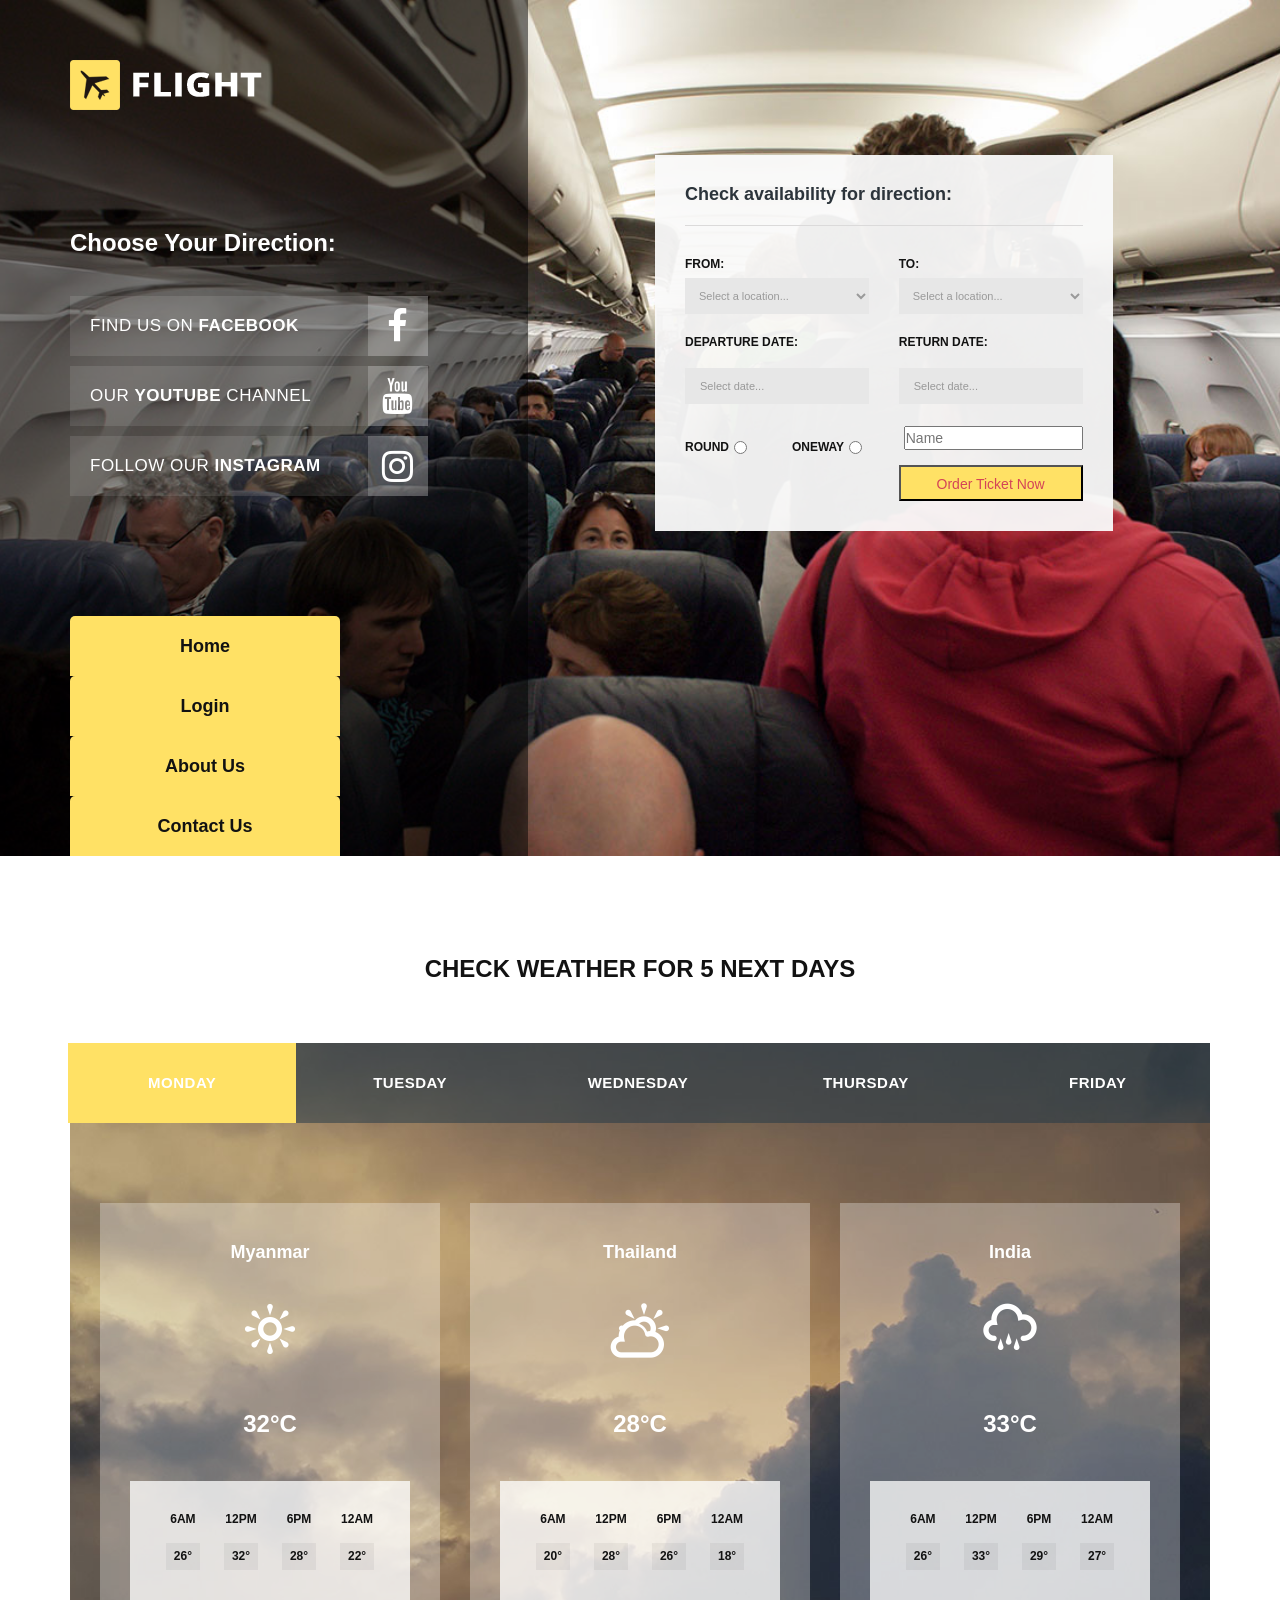
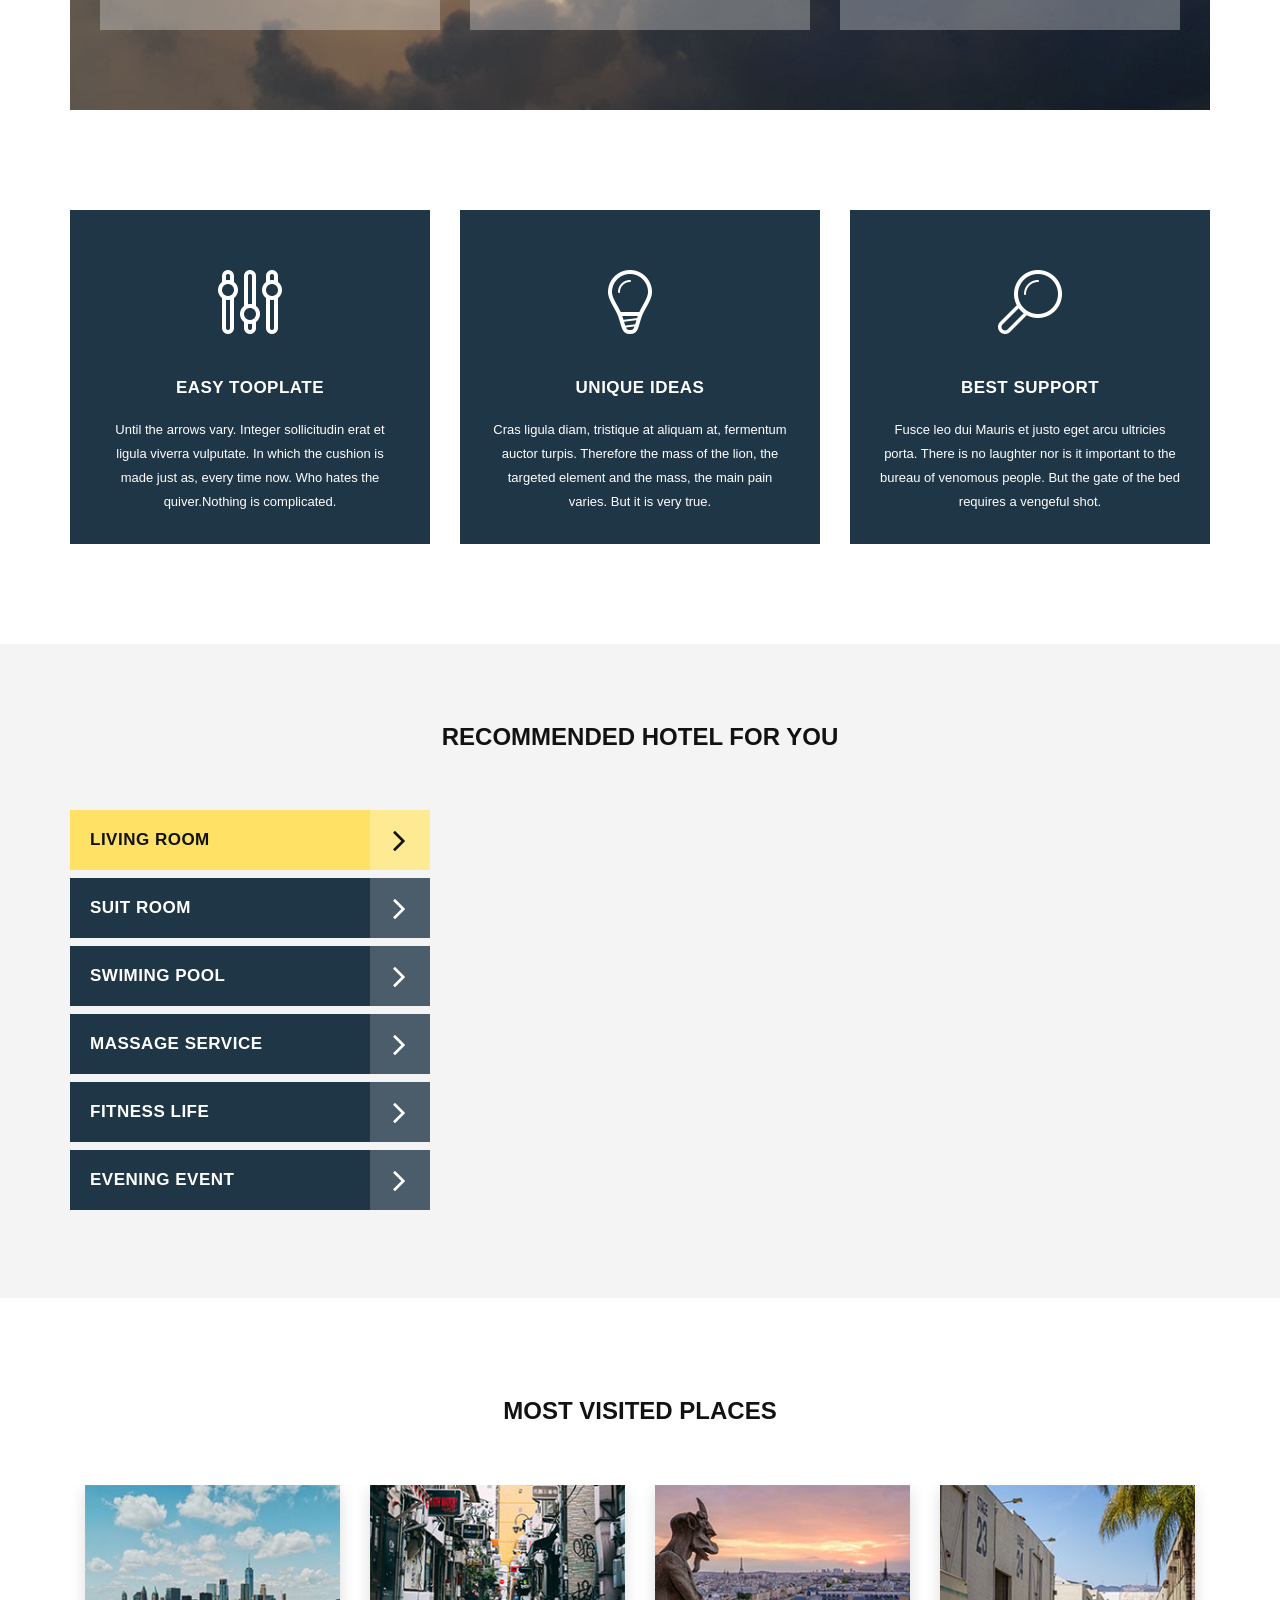
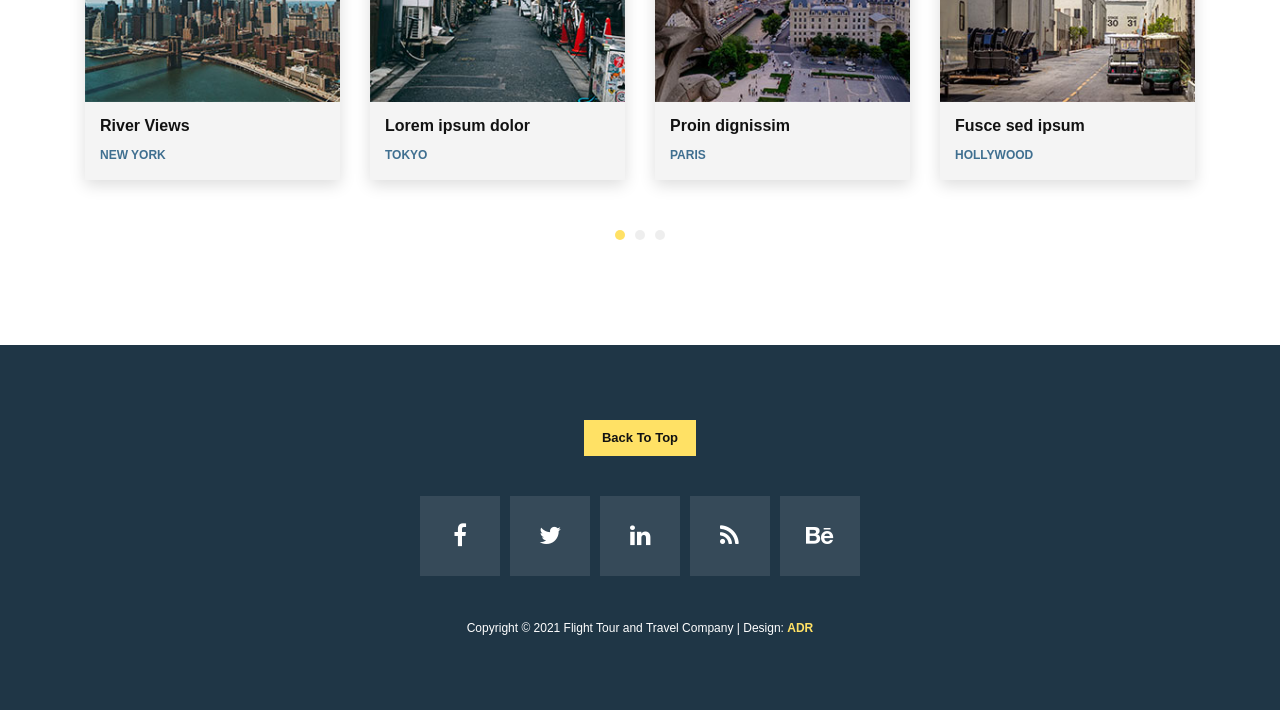
==== commit 596d05e2: "update" ====
--- a/flight.html
+++ b/flight.html
@@ -52,7 +52,6 @@
                         <div class="page-direction-button">
                             <a href="index.html">Home</a>
                             <a href="Login.html">Login</a>
-                            <a href="signup.html">Signup</a>
                             <a href="about.html">About Us</a>
                             <a href="contact.html">Contact Us</a>
 
